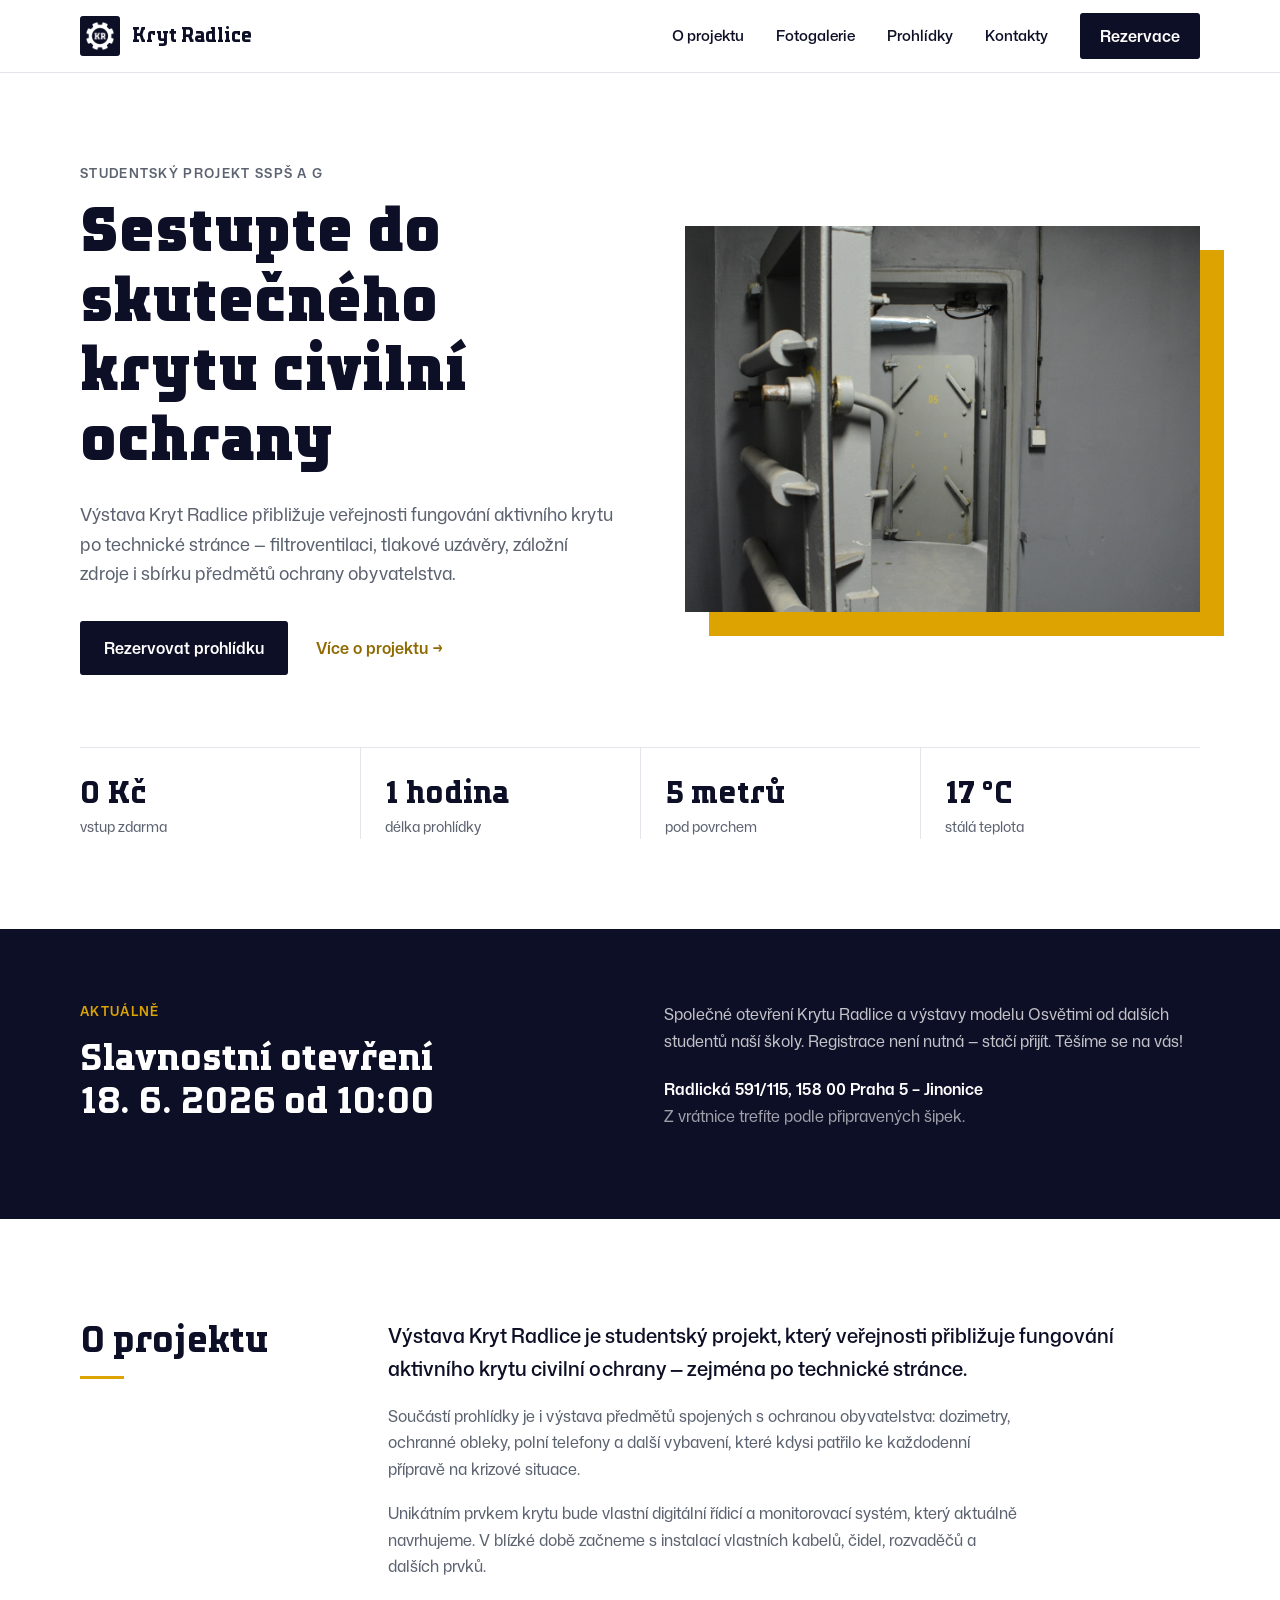
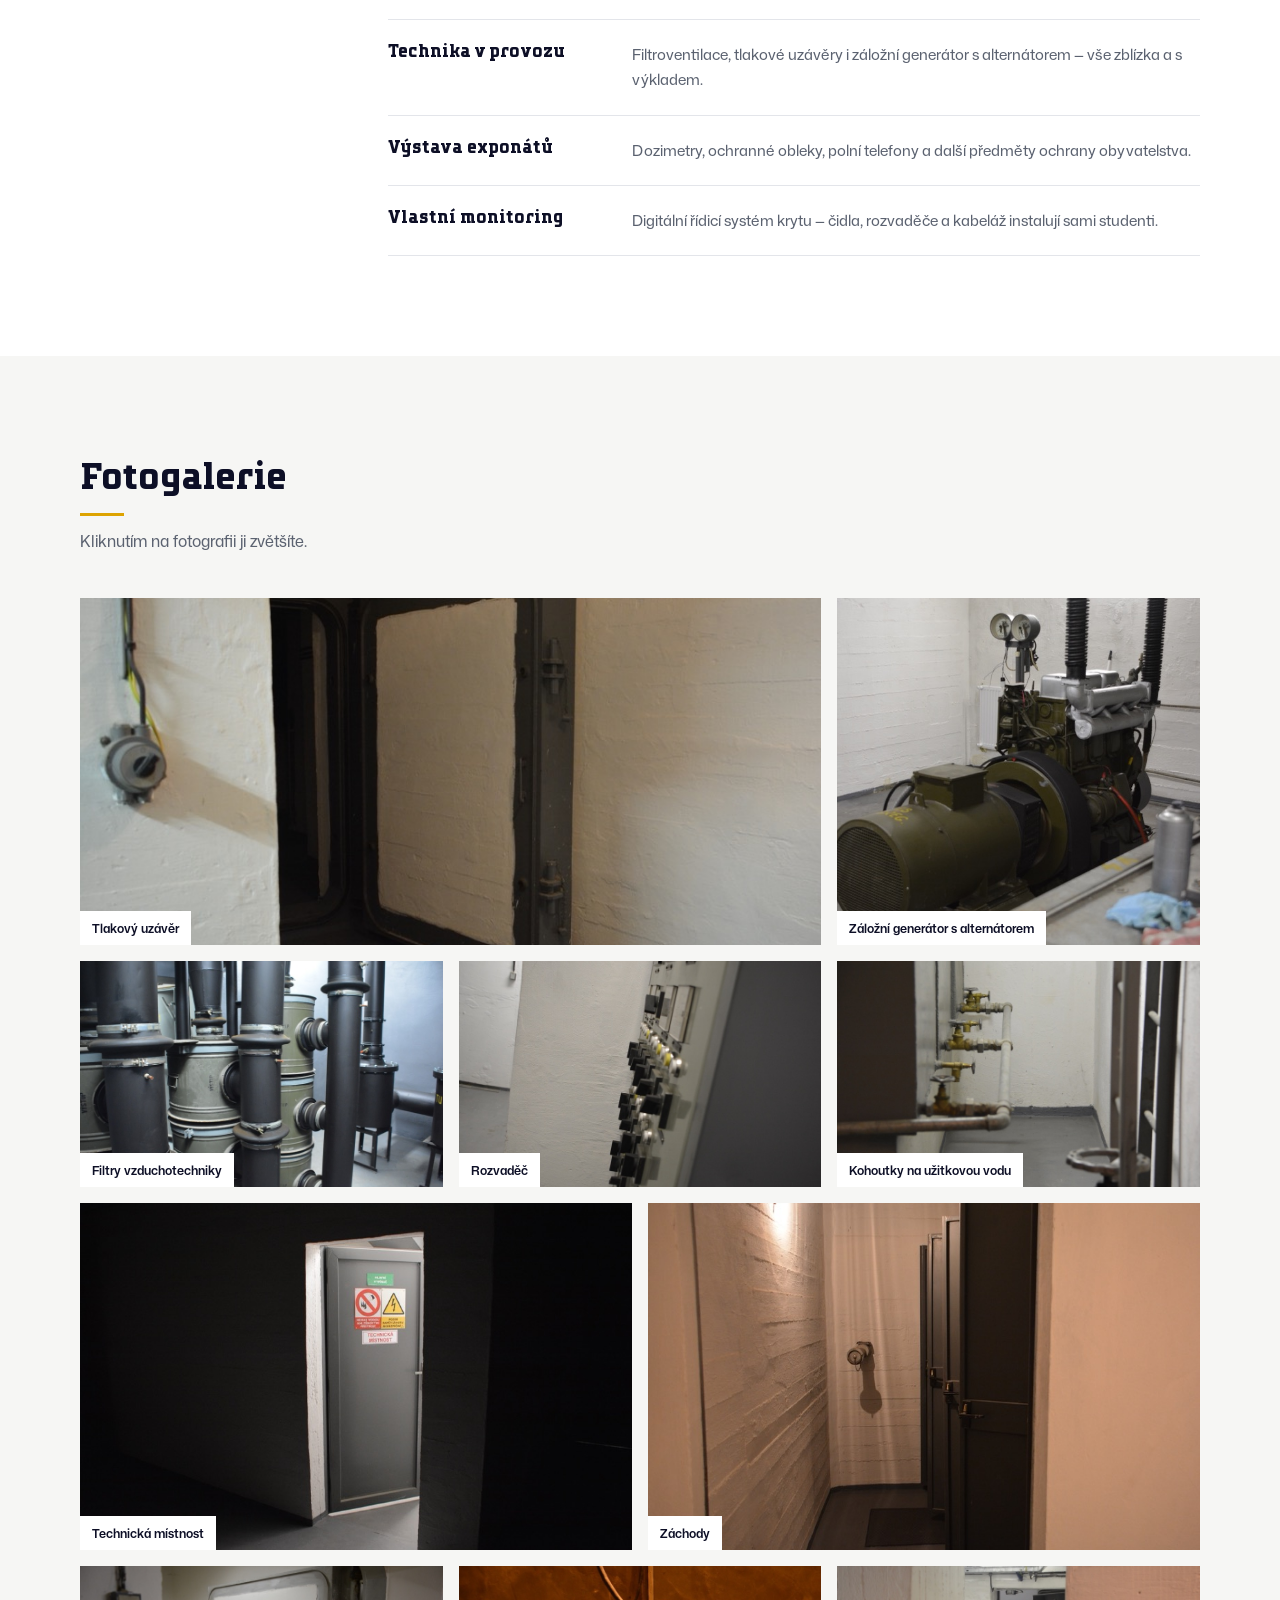
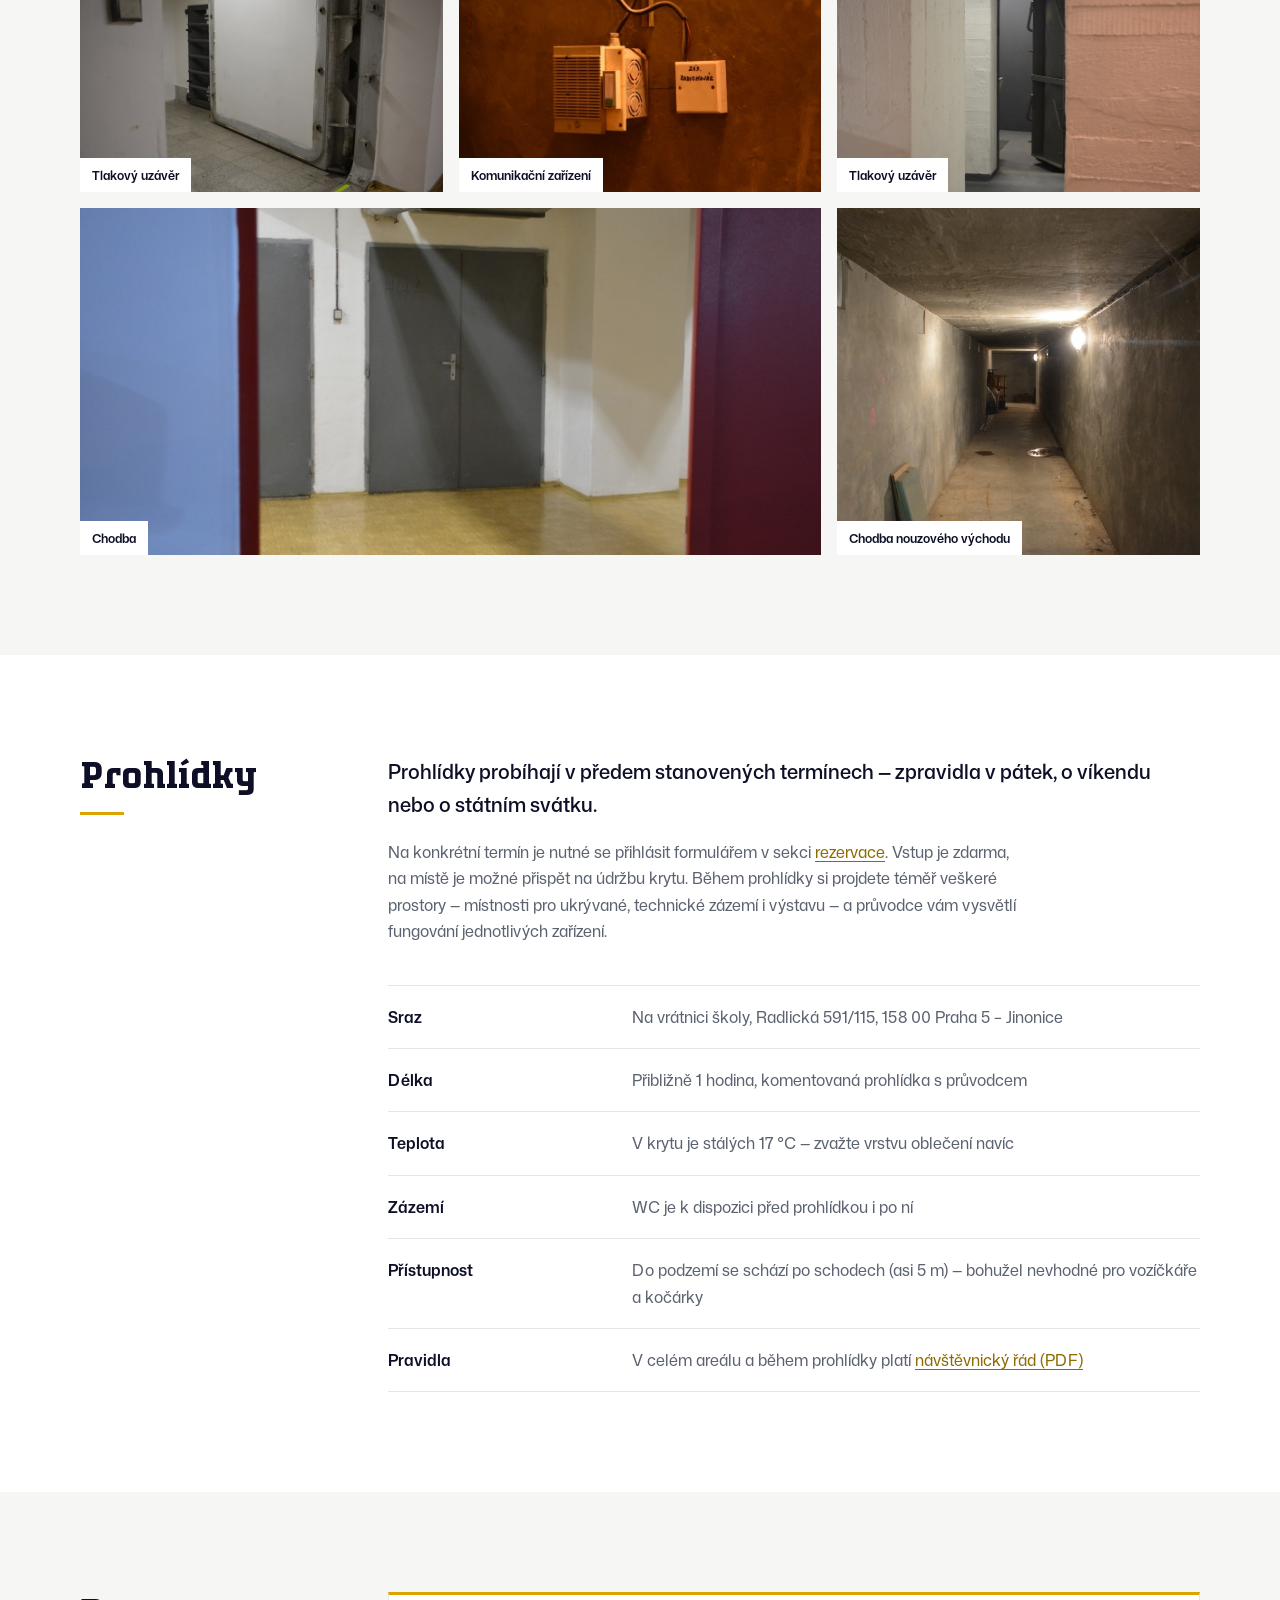
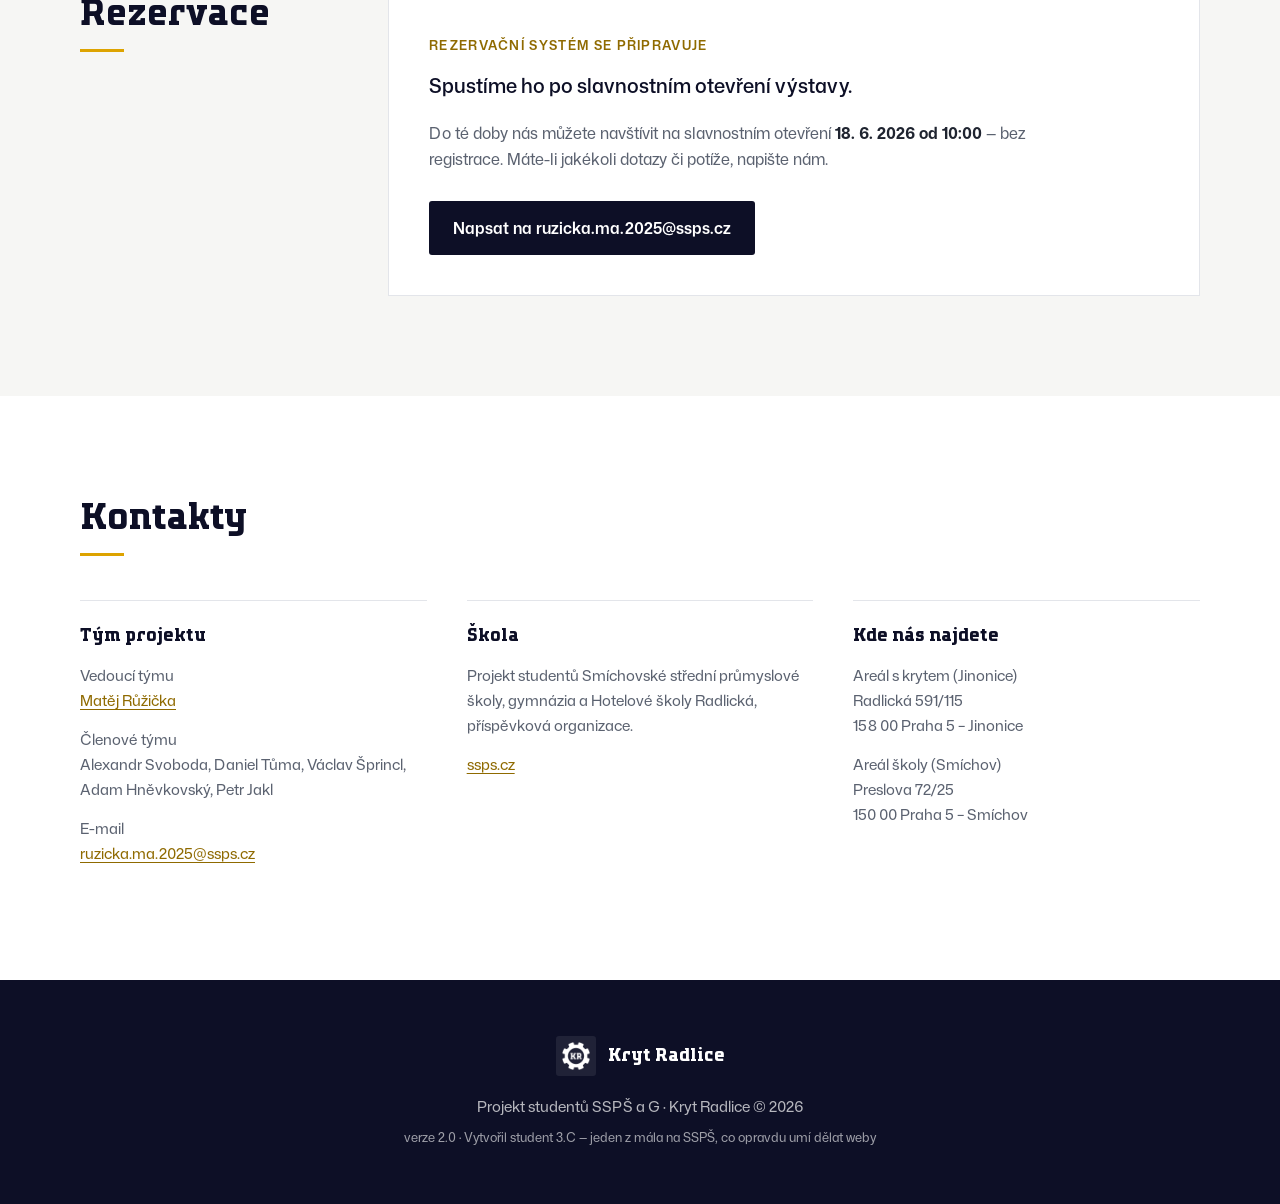
==== index.html @ 661a60e2 "Web výstavy Kryt Radlice — redesign ve stylu ssps.cz Co-Authored-By: Claude Fable 5 <noreply@anthrop" ====
<!DOCTYPE html>
<html lang="cs">
<head>
  <meta charset="UTF-8">
  <meta name="viewport" content="width=device-width, initial-scale=1.0">
  <title>Kryt Radlice — Výstava v aktivním krytu civilní ochrany</title>
  <meta name="description" content="Studentský projekt zpřístupňující veřejnosti aktivní kryt civilní ochrany v Praze 5 – Jinonicích. Prohlídky zdarma, výstava dozimetrů, ochranných obleků a polních telefonů.">
  <meta name="theme-color" content="#0D0F26">

  <meta property="og:type" content="website">
  <meta property="og:locale" content="cs_CZ">
  <meta property="og:title" content="Kryt Radlice — Výstava v aktivním krytu civilní ochrany">
  <meta property="og:description" content="Sestupte do skutečného krytu civilní ochrany. Prohlídky zdarma, výstava předmětů ochrany obyvatelstva. Praha 5 – Jinonice.">
  <meta property="og:image" content="img/background.jpg">
  <meta name="twitter:card" content="summary_large_image">

  <link rel="icon" href="img/small_logo.png">
  <link rel="preload" href="fonts/TTPolls_Bold.woff2" as="font" type="font/woff2" crossorigin>
  <link rel="preload" href="fonts/TTPolls_Black.woff2" as="font" type="font/woff2" crossorigin>
  <link rel="preload" href="fonts/MonaSans-Regular.woff2" as="font" type="font/woff2" crossorigin>
  <link rel="stylesheet" href="css/style.css">
</head>
<body>

  <a href="#uvod" class="skip-link">Přeskočit na obsah</a>

  <header class="nav">
    <div class="container nav__inner">
      <a href="#uvod" class="nav__brand">
        <span class="nav__logo"><img src="img/small_logo.png" alt="" width="28" height="28"></span>
        <span class="nav__name">Kryt Radlice</span>
      </a>
      <nav class="nav__links" id="navLinks" aria-label="Hlavní navigace">
        <a href="#o-projektu">O projektu</a>
        <a href="#fotogalerie">Fotogalerie</a>
        <a href="#prohlidky">Prohlídky</a>
        <a href="#kontakty">Kontakty</a>
        <a href="#rezervace" class="btn btn--primary nav__cta">Rezervace</a>
      </nav>
      <button class="nav__burger" id="navBurger" aria-label="Otevřít menu" aria-expanded="false" aria-controls="navLinks">
        <span></span><span></span><span></span>
      </button>
    </div>
  </header>

  <main>
    <!-- ÚVOD -->
    <section class="hero" id="uvod">
      <div class="container hero__grid">
        <div class="hero__text">
          <p class="eyebrow">Studentský projekt SSPŠ a G</p>
          <h1>Sestupte do skutečného krytu civilní ochrany</h1>
          <p class="hero__lead">
            Výstava Kryt Radlice přibližuje veřejnosti fungování aktivního
            krytu po technické stránce — filtroventilaci, tlakové uzávěry,
            záložní zdroje i sbírku předmětů ochrany obyvatelstva.
          </p>
          <div class="hero__actions">
            <a href="#rezervace" class="btn btn--primary">Rezervovat prohlídku</a>
            <a href="#o-projektu" class="link-arrow">Více o projektu</a>
          </div>
        </div>
        <div class="hero__media">
          <img src="img/background.jpg" alt="Otevřený tlakový uzávěr krytu Radlice"
               width="1600" height="900" fetchpriority="high">
        </div>
      </div>
      <div class="container">
        <ul class="facts">
          <li><strong>0 Kč</strong><span>vstup zdarma</span></li>
          <li><strong>1 hodina</strong><span>délka prohlídky</span></li>
          <li><strong>5 metrů</strong><span>pod povrchem</span></li>
          <li><strong>17 °C</strong><span>stálá teplota</span></li>
        </ul>
      </div>
    </section>

    <!-- AKTUALITA -->
    <section class="notice" id="aktualne" aria-labelledby="aktualne-titulek">
      <div class="container notice__grid">
        <div>
          <p class="eyebrow eyebrow--gold">Aktuálně</p>
          <h2 id="aktualne-titulek">Slavnostní otevření<br>18. 6. 2026 od 10:00</h2>
        </div>
        <div class="notice__text">
          <p>
            Společné otevření Krytu Radlice a výstavy modelu Osvětimi od dalších
            studentů naší školy. Registrace není nutná — stačí přijít. Těšíme se na vás!
          </p>
          <p class="notice__address">
            Radlická 591/115, 158 00 Praha 5 – Jinonice<br>
            <span>Z vrátnice trefíte podle připravených šipek.</span>
          </p>
        </div>
      </div>
    </section>

    <!-- O PROJEKTU -->
    <section class="section" id="o-projektu" aria-labelledby="o-projektu-titulek">
      <div class="container section__grid">
        <div class="section__label">
          <h2 id="o-projektu-titulek">O projektu</h2>
        </div>
        <div class="section__body">
          <p class="lede">
            Výstava Kryt Radlice je studentský projekt, který veřejnosti
            přibližuje fungování aktivního krytu civilní ochrany —
            zejména po technické stránce.
          </p>
          <p>
            Součástí prohlídky je i výstava předmětů spojených s ochranou
            obyvatelstva: dozimetry, ochranné obleky, polní telefony a další
            vybavení, které kdysi patřilo ke každodenní přípravě na krizové situace.
          </p>
          <p>
            Unikátním prvkem krytu bude vlastní digitální řídicí a monitorovací
            systém, který aktuálně navrhujeme. V blízké době začneme s instalací
            vlastních kabelů, čidel, rozvaděčů a dalších prvků.
          </p>
          <ul class="feature-list">
            <li>
              <h3>Technika v provozu</h3>
              <p>Filtroventilace, tlakové uzávěry i záložní generátor s alternátorem — vše zblízka a s výkladem.</p>
            </li>
            <li>
              <h3>Výstava exponátů</h3>
              <p>Dozimetry, ochranné obleky, polní telefony a další předměty ochrany obyvatelstva.</p>
            </li>
            <li>
              <h3>Vlastní monitoring</h3>
              <p>Digitální řídicí systém krytu — čidla, rozvaděče a kabeláž instalují sami studenti.</p>
            </li>
          </ul>
        </div>
      </div>
    </section>

    <!-- FOTOGALERIE -->
    <section class="section section--tinted" id="fotogalerie" aria-labelledby="fotogalerie-titulek">
      <div class="container">
        <div class="section__head">
          <h2 id="fotogalerie-titulek">Fotogalerie</h2>
          <p>Kliknutím na fotografii ji zvětšíte.</p>
        </div>
        <div class="gallery">
          <figure><img src="img/gallery/thumbs/img1.jpg" data-full="img/gallery/img1.jpg" alt="Tlakový uzávěr" width="800" height="533" loading="lazy" decoding="async"><figcaption>Tlakový uzávěr</figcaption></figure>
          <figure><img src="img/gallery/thumbs/img2.jpg" data-full="img/gallery/img2.jpg" alt="Záložní generátor s alternátorem" width="800" height="533" loading="lazy" decoding="async"><figcaption>Záložní generátor s alternátorem</figcaption></figure>
          <figure><img src="img/gallery/thumbs/img3.jpg" data-full="img/gallery/img3.jpg" alt="Filtry vzduchotechniky" width="800" height="533" loading="lazy" decoding="async"><figcaption>Filtry vzduchotechniky</figcaption></figure>
          <figure><img src="img/gallery/thumbs/img4.jpg" data-full="img/gallery/img4.jpg" alt="Rozvaděč" width="800" height="533" loading="lazy" decoding="async"><figcaption>Rozvaděč</figcaption></figure>
          <figure><img src="img/gallery/thumbs/img5.jpg" data-full="img/gallery/img5.jpg" alt="Kohoutky na užitkovou vodu" width="800" height="533" loading="lazy" decoding="async"><figcaption>Kohoutky na užitkovou vodu</figcaption></figure>
          <figure><img src="img/gallery/thumbs/img6.jpg" data-full="img/gallery/img6.jpg" alt="Technická místnost" width="800" height="533" loading="lazy" decoding="async"><figcaption>Technická místnost</figcaption></figure>
          <figure><img src="img/gallery/thumbs/img7.jpg" data-full="img/gallery/img7.jpg" alt="Záchody" width="800" height="533" loading="lazy" decoding="async"><figcaption>Záchody</figcaption></figure>
          <figure><img src="img/gallery/thumbs/img8.jpg" data-full="img/gallery/img8.jpg" alt="Tlakový uzávěr" width="800" height="533" loading="lazy" decoding="async"><figcaption>Tlakový uzávěr</figcaption></figure>
          <figure><img src="img/gallery/thumbs/img9.jpg" data-full="img/gallery/img9.jpg" alt="Komunikační zařízení" width="800" height="533" loading="lazy" decoding="async"><figcaption>Komunikační zařízení</figcaption></figure>
          <figure><img src="img/gallery/thumbs/img10.jpg" data-full="img/gallery/img10.jpg" alt="Tlakový uzávěr" width="800" height="533" loading="lazy" decoding="async"><figcaption>Tlakový uzávěr</figcaption></figure>
          <figure><img src="img/gallery/thumbs/img11.jpg" data-full="img/gallery/img11.jpg" alt="Chodba" width="800" height="533" loading="lazy" decoding="async"><figcaption>Chodba</figcaption></figure>
          <figure><img src="img/gallery/thumbs/img12.jpg" data-full="img/gallery/img12.jpg" alt="Chodba nouzového východu" width="800" height="533" loading="lazy" decoding="async"><figcaption>Chodba nouzového východu</figcaption></figure>
        </div>
      </div>
    </section>

    <!-- PROHLÍDKY -->
    <section class="section" id="prohlidky" aria-labelledby="prohlidky-titulek">
      <div class="container section__grid">
        <div class="section__label">
          <h2 id="prohlidky-titulek">Prohlídky</h2>
        </div>
        <div class="section__body">
          <p class="lede">
            Prohlídky probíhají v předem stanovených termínech — zpravidla
            v pátek, o víkendu nebo o státním svátku.
          </p>
          <p>
            Na konkrétní termín je nutné se přihlásit formulářem v sekci
            <a href="#rezervace">rezervace</a>. Vstup je zdarma, na místě je
            možné přispět na údržbu krytu. Během prohlídky si projdete téměř
            veškeré prostory — místnosti pro ukrývané, technické zázemí
            i výstavu — a průvodce vám vysvětlí fungování jednotlivých zařízení.
          </p>

          <dl class="info-list">
            <div>
              <dt>Sraz</dt>
              <dd>Na vrátnici školy, Radlická 591/115, 158 00 Praha 5 – Jinonice</dd>
            </div>
            <div>
              <dt>Délka</dt>
              <dd>Přibližně 1 hodina, komentovaná prohlídka s průvodcem</dd>
            </div>
            <div>
              <dt>Teplota</dt>
              <dd>V krytu je stálých 17 °C — zvažte vrstvu oblečení navíc</dd>
            </div>
            <div>
              <dt>Zázemí</dt>
              <dd>WC je k dispozici před prohlídkou i po ní</dd>
            </div>
            <div>
              <dt>Přístupnost</dt>
              <dd>Do podzemí se schází po schodech (asi 5 m) — bohužel nevhodné pro vozíčkáře a kočárky</dd>
            </div>
            <div>
              <dt>Pravidla</dt>
              <dd>V celém areálu a během prohlídky platí <a href="docs/navstevni_rad_krytu_radlice.pdf" target="_blank" rel="noopener">návštěvnický řád (PDF)</a></dd>
            </div>
          </dl>
        </div>
      </div>
    </section>

    <!-- REZERVACE -->
    <section class="section section--tinted" id="rezervace" aria-labelledby="rezervace-titulek">
      <div class="container section__grid">
        <div class="section__label">
          <h2 id="rezervace-titulek">Rezervace</h2>
        </div>
        <div class="section__body">
          <div class="reserve">
            <p class="reserve__status">Rezervační systém se připravuje</p>
            <p class="lede">Spustíme ho po slavnostním otevření výstavy.</p>
            <p>
              Do té doby nás můžete navštívit na slavnostním otevření
              <strong>18. 6. 2026 od 10:00</strong> — bez registrace.
              Máte-li jakékoli dotazy či potíže, napište nám.
            </p>
            <a href="mailto:ruzicka.ma.2025@ssps.cz" class="btn btn--primary">Napsat na ruzicka.ma.2025@ssps.cz</a>
          </div>
        </div>
      </div>
    </section>

    <!-- KONTAKTY -->
    <section class="section" id="kontakty" aria-labelledby="kontakty-titulek">
      <div class="container">
        <div class="section__head">
          <h2 id="kontakty-titulek">Kontakty</h2>
        </div>
        <div class="contacts">
          <div>
            <h3>Tým projektu</h3>
            <p>Vedoucí týmu<br><a href="https://matejruzicka.cz/" target="_blank" rel="noopener">Matěj Růžička</a></p>
            <p>Členové týmu<br>Alexandr Svoboda, Daniel Tůma, Václav Šprincl, Adam Hněvkovský, Petr Jakl</p>
            <p>E-mail<br><a href="mailto:ruzicka.ma.2025@ssps.cz">ruzicka.ma.2025@ssps.cz</a></p>
          </div>
          <div>
            <h3>Škola</h3>
            <p>
              Projekt studentů Smíchovské střední průmyslové školy, gymnázia
              a Hotelové školy Radlická, příspěvková organizace.
            </p>
            <p><a href="https://ssps.cz/" target="_blank" rel="noopener">ssps.cz</a></p>
          </div>
          <div>
            <h3>Kde nás najdete</h3>
            <p>Areál s krytem (Jinonice)<br>Radlická 591/115<br>158 00 Praha 5 – Jinonice</p>
            <p>Areál školy (Smíchov)<br>Preslova 72/25<br>150 00 Praha 5 – Smíchov</p>
          </div>
        </div>
      </div>
    </section>
  </main>

  <footer class="footer">
    <div class="container footer__inner">
      <div class="footer__brand">
        <span class="nav__logo nav__logo--footer"><img src="img/small_logo.png" alt="" width="28" height="28"></span>
        <span>Kryt Radlice</span>
      </div>
      <p>Projekt studentů SSPŠ a G · Kryt Radlice © 2026</p>
      <p class="footer__small">verze 2.0 · Vytvořil student 3.C — jeden z mála na SSPŠ, co opravdu umí dělat weby</p>
    </div>
  </footer>

  <!-- LIGHTBOX -->
  <div class="lightbox" id="lightbox" role="dialog" aria-modal="true" aria-label="Náhled fotografie" aria-hidden="true">
    <button class="lightbox__close" id="lbClose" type="button" aria-label="Zavřít náhled">✕</button>
    <button class="lightbox__arrow lightbox__arrow--prev" id="lbPrev" type="button" aria-label="Předchozí fotografie">‹</button>
    <figure class="lightbox__figure">
      <img src="" alt="" id="lbImg">
      <figcaption><span id="lbCaption"></span> <span class="lightbox__counter" id="lbCounter"></span></figcaption>
    </figure>
    <button class="lightbox__arrow lightbox__arrow--next" id="lbNext" type="button" aria-label="Další fotografie">›</button>
  </div>

  <script src="js/main.js" defer></script>
</body>
</html>
---- css/style.css ----
/* ============================================================
   Kryt Radlice — vizuál dle ssps.cz
   Fonty: TT Polls (nadpisy), Mona Sans (text)
   ============================================================ */

/* ---------- Fonty ---------- */
@font-face {
  font-family: "TT Polls";
  font-style: normal;
  font-weight: 300;
  font-display: swap;
  src: url("../fonts/TTPolls_Light.woff2") format("woff2");
}
@font-face {
  font-family: "TT Polls";
  font-style: normal;
  font-weight: 400;
  font-display: swap;
  src: url("../fonts/TTPolls_Regular.woff2") format("woff2");
}
@font-face {
  font-family: "TT Polls";
  font-style: normal;
  font-weight: 700;
  font-display: swap;
  src: url("../fonts/TTPolls_Bold.woff2") format("woff2");
}
@font-face {
  font-family: "TT Polls";
  font-style: normal;
  font-weight: 900;
  font-display: swap;
  src: url("../fonts/TTPolls_Black.woff2") format("woff2");
}
@font-face {
  font-family: "Mona Sans";
  font-style: normal;
  font-weight: 400;
  font-display: swap;
  src: url("../fonts/MonaSans-Regular.woff2") format("woff2");
}
@font-face {
  font-family: "Mona Sans";
  font-style: normal;
  font-weight: 500;
  font-display: swap;
  src: url("../fonts/MonaSans-Medium.woff2") format("woff2");
}
@font-face {
  font-family: "Mona Sans";
  font-style: normal;
  font-weight: 600;
  font-display: swap;
  src: url("../fonts/MonaSans-SemiBold.woff2") format("woff2");
}
@font-face {
  font-family: "Mona Sans";
  font-style: normal;
  font-weight: 700;
  font-display: swap;
  src: url("../fonts/MonaSans-Bold.woff2") format("woff2");
}

/* ---------- Tokeny ---------- */
:root {
  --navy: #0D0F26;
  --navy-hover: #22232A;
  --gold: #DDA300;        /* dekorativní akcent (linky, podtržení) */
  --gold-text: #8F6A00;   /* zlatá pro text — splňuje kontrast AA na bílé */
  --text: #1f2430;
  --text-muted: #5b6270;
  --line: #e3e5ea;
  --tint: #f6f6f4;
  --white: #fff;
  --font-heading: "TT Polls", Georgia, serif;
  --font-body: "Mona Sans", system-ui, sans-serif;
}

/* ---------- Základ ---------- */
* { margin: 0; padding: 0; box-sizing: border-box; }

html {
  scroll-behavior: smooth;
  scroll-padding-top: 90px;
}

body {
  font-family: var(--font-body);
  font-size: 16px;
  line-height: 1.65;
  color: var(--text);
  background: var(--white);
  -webkit-font-smoothing: antialiased;
}

img { max-width: 100%; height: auto; display: block; }

h1, h2, h3 {
  font-family: var(--font-heading);
  font-weight: 700;
  line-height: 1.12;
  color: var(--navy);
}

a {
  color: var(--gold-text);
  text-decoration: underline;
  text-underline-offset: 3px;
  text-decoration-thickness: 1px;
}
a:hover { color: var(--navy); }

::selection { background: var(--gold); color: var(--navy); }

:focus-visible {
  outline: 2px solid var(--gold-text);
  outline-offset: 2px;
  border-radius: 2px;
}

.container { width: min(1120px, 90%); margin-inline: auto; }

.skip-link {
  position: absolute;
  top: -100%;
  left: 16px;
  z-index: 200;
  background: var(--navy);
  color: var(--white);
  padding: 10px 18px;
  font-weight: 600;
  text-decoration: none;
}
.skip-link:focus { top: 12px; color: var(--white); }

/* ---------- Typografické pomocníky ---------- */
.eyebrow {
  font-size: .82rem;
  font-weight: 600;
  letter-spacing: .1em;
  text-transform: uppercase;
  color: var(--text-muted);
  margin-bottom: 14px;
}
.eyebrow--gold { color: var(--gold); }

.lede {
  font-size: 1.25rem;
  font-weight: 500;
  color: var(--navy);
  margin-bottom: 18px;
  max-width: 34em;
}

/* ---------- Tlačítka a odkazy ---------- */
.btn {
  display: inline-block;
  font-family: var(--font-body);
  font-weight: 600;
  font-size: 1rem;
  padding: 14px 24px;
  border-radius: 3px;
  text-decoration: none;
  transition: background .2s, color .2s;
}
.btn--primary { background: var(--navy); color: var(--white); }
.btn--primary:hover { background: var(--navy-hover); color: var(--white); }

.link-arrow {
  font-weight: 600;
  color: var(--gold-text);
  text-decoration: none;
}
.link-arrow::after { content: " →"; }
.link-arrow:hover { color: var(--navy); text-decoration: underline; }

/* ---------- Navigace ---------- */
.nav {
  position: sticky;
  top: 0;
  z-index: 100;
  background: var(--white);
  border-bottom: 1px solid var(--line);
}
.nav__inner {
  display: flex;
  align-items: center;
  justify-content: space-between;
  height: 72px;
}
.nav__brand {
  display: flex;
  align-items: center;
  gap: 12px;
  text-decoration: none;
}
.nav__logo {
  display: grid;
  place-items: center;
  width: 40px;
  height: 40px;
  background: var(--navy);
  border-radius: 3px;
}
.nav__logo img { width: 28px; height: 28px; }
.nav__name {
  font-family: var(--font-heading);
  font-weight: 700;
  font-size: 1.25rem;
  color: var(--navy);
  white-space: nowrap;
}
.nav__links {
  display: flex;
  align-items: center;
  gap: 32px;
}
.nav__links a:not(.btn) {
  font-size: .95rem;
  font-weight: 500;
  color: var(--navy);
  text-decoration: none;
}
.nav__links a:not(.btn):hover { color: var(--gold-text); }
.nav__cta { padding: 10px 20px; }

.nav__burger {
  display: none;
  flex-direction: column;
  gap: 5px;
  background: none;
  border: 0;
  cursor: pointer;
  padding: 8px;
}
.nav__burger span {
  width: 22px;
  height: 2px;
  background: var(--navy);
  transition: transform .2s, opacity .2s;
}
.nav__burger[aria-expanded="true"] span:nth-child(1) { transform: translateY(7px) rotate(45deg); }
.nav__burger[aria-expanded="true"] span:nth-child(2) { opacity: 0; }
.nav__burger[aria-expanded="true"] span:nth-child(3) { transform: translateY(-7px) rotate(-45deg); }

/* ---------- Úvod ---------- */
.hero { padding: 90px 0 0; }
.hero__grid {
  display: grid;
  grid-template-columns: 1.05fr 1fr;
  gap: 64px;
  align-items: center;
}
.hero__text h1 {
  font-size: clamp(2.4rem, 5vw, 3.9rem);
  font-weight: 900;
  margin-bottom: 22px;
}
.hero__lead {
  font-size: 1.12rem;
  color: var(--text-muted);
  margin-bottom: 32px;
  max-width: 32em;
}
.hero__actions {
  display: flex;
  align-items: center;
  gap: 28px;
  flex-wrap: wrap;
}
.hero__media { position: relative; }
.hero__media::before {
  content: "";
  position: absolute;
  inset: 24px -24px -24px 24px;
  background: var(--gold);
  z-index: -1;
}
.hero__media img {
  width: 100%;
  height: 100%;
  object-fit: cover;
  aspect-ratio: 4 / 3;
}

.facts {
  list-style: none;
  display: grid;
  grid-template-columns: repeat(4, 1fr);
  margin-top: 72px;
  border-top: 1px solid var(--line);
}
.facts li { padding: 28px 24px 0 0; }
.facts li + li {
  padding-left: 24px;
  border-left: 1px solid var(--line);
}
.facts strong {
  display: block;
  font-family: var(--font-heading);
  font-weight: 700;
  font-size: 2rem;
  line-height: 1.15;
  color: var(--navy);
}
.facts span {
  font-size: .9rem;
  color: var(--text-muted);
}

/* ---------- Aktualita ---------- */
.notice {
  margin-top: 90px;
  padding: 72px 0;
  background: var(--navy);
  color: var(--white);
}
.notice__grid {
  display: grid;
  grid-template-columns: 1fr 1fr;
  gap: 48px;
  align-items: start;
}
.notice h2 {
  color: var(--white);
  font-size: clamp(1.7rem, 3.2vw, 2.4rem);
}
.notice__text p {
  color: rgba(255, 255, 255, .75);
  margin-bottom: 18px;
}
.notice__text p.notice__address {
  padding-top: 4px;
  color: var(--white);
  font-weight: 600;
}
.notice__address span {
  font-weight: 400;
  color: rgba(255, 255, 255, .6);
}

/* ---------- Sekce ---------- */
.section { padding: 100px 0; }
.section--tinted { background: var(--tint); }

.section__grid {
  display: grid;
  grid-template-columns: 260px 1fr;
  gap: 48px;
  align-items: start;
}
.section__label { position: sticky; top: 100px; }
.section__label h2,
.section__head h2 { font-size: clamp(1.8rem, 3vw, 2.4rem); }
.section__label h2::after,
.section__head h2::after {
  content: "";
  display: block;
  width: 44px;
  height: 3px;
  margin-top: 14px;
  background: var(--gold);
}
.section__head { margin-bottom: 44px; }
.section__head p { color: var(--text-muted); margin-top: 12px; }

.section__body p { margin-bottom: 18px; max-width: 40em; }
.section__body p:not(.lede) { color: var(--text-muted); }
.section__body strong { color: var(--text); }

.feature-list {
  list-style: none;
  margin-top: 40px;
  border-top: 1px solid var(--line);
}
.feature-list li {
  display: grid;
  grid-template-columns: 220px 1fr;
  gap: 24px;
  padding: 22px 0;
  border-bottom: 1px solid var(--line);
}
.feature-list h3 { font-size: 1.15rem; }
.feature-list p {
  margin: 0;
  font-size: .95rem;
  color: var(--text-muted);
}

/* ---------- Fotogalerie ---------- */
.gallery {
  display: grid;
  grid-template-columns: repeat(6, 1fr);
  grid-auto-rows: 105px;
  gap: 16px;
}
.gallery figure {
  position: relative;
  overflow: hidden;
  cursor: zoom-in;
  grid-column: span 2;
  grid-row: span 2;
}
.gallery figure:nth-child(1),
.gallery figure:nth-child(11) { grid-column: span 4; grid-row: span 3; }
.gallery figure:nth-child(2),
.gallery figure:nth-child(12) { grid-column: span 2; grid-row: span 3; }
.gallery figure:nth-child(6),
.gallery figure:nth-child(7) { grid-column: span 3; grid-row: span 3; }
.gallery img {
  position: absolute;
  inset: 0;
  width: 100%;
  height: 100%;
  object-fit: cover;
  transition: transform .45s ease;
}
.gallery figure:hover img { transform: scale(1.04); }
.gallery figcaption {
  position: absolute;
  left: 0;
  bottom: 0;
  max-width: calc(100% - 24px);
  padding: 7px 12px;
  background: var(--white);
  color: var(--navy);
  font-size: .78rem;
  font-weight: 600;
}
.gallery figure::after {
  content: "";
  position: absolute;
  left: 0;
  bottom: 0;
  width: 0;
  height: 3px;
  background: var(--gold);
  transition: width .3s ease;
}
.gallery figure:hover::after { width: 100%; }

/* ---------- Prohlídky ---------- */
.info-list {
  margin-top: 40px;
  border-top: 1px solid var(--line);
}
.info-list > div {
  display: grid;
  grid-template-columns: 220px 1fr;
  gap: 24px;
  padding: 18px 0;
  border-bottom: 1px solid var(--line);
}
.info-list dt {
  font-weight: 600;
  color: var(--navy);
}
.info-list dd { color: var(--text-muted); }

/* ---------- Rezervace ---------- */
.reserve {
  padding: 40px;
  background: var(--white);
  border: 1px solid var(--line);
  border-top: 3px solid var(--gold);
}
.section__body p.reserve__status {
  font-size: .82rem;
  font-weight: 600;
  letter-spacing: .1em;
  text-transform: uppercase;
  color: var(--gold-text);
  margin-bottom: 12px;
}
.reserve .btn { margin-top: 10px; }

/* ---------- Kontakty ---------- */
.contacts {
  display: grid;
  grid-template-columns: repeat(3, 1fr);
  gap: 40px;
}
.contacts > div {
  border-top: 1px solid var(--line);
  padding-top: 24px;
}
.contacts h3 { font-size: 1.2rem; margin-bottom: 16px; }
.contacts p {
  font-size: .95rem;
  color: var(--text-muted);
  margin-bottom: 14px;
}

/* ---------- Patička ---------- */
.footer {
  padding: 56px 0;
  background: var(--navy);
  color: rgba(255, 255, 255, .7);
}
.footer__inner {
  text-align: center;
  font-size: .95rem;
}
.footer__brand {
  display: flex;
  align-items: center;
  justify-content: center;
  gap: 12px;
  margin-bottom: 18px;
  font-family: var(--font-heading);
  font-weight: 700;
  font-size: 1.2rem;
  color: var(--white);
}
.nav__logo--footer { background: rgba(255, 255, 255, .08); }
.footer a { color: var(--gold); }
.footer a:hover { color: var(--white); }
.footer__small {
  margin-top: 8px;
  font-size: .8rem;
  color: rgba(255, 255, 255, .6);
}

/* ---------- Lightbox ---------- */
.lightbox {
  position: fixed;
  inset: 0;
  z-index: 300;
  display: flex;
  align-items: center;
  justify-content: center;
  background: rgba(13, 15, 38, .95);
  opacity: 0;
  pointer-events: none;
  transition: opacity .2s;
}
.lightbox.is-open { opacity: 1; pointer-events: auto; }
.lightbox__figure {
  max-width: min(1100px, 88vw);
  text-align: center;
}
.lightbox__figure img {
  max-width: 100%;
  max-height: 82vh;
  width: auto;
  margin-inline: auto;
}
.lightbox__figure figcaption {
  margin-top: 14px;
  font-size: .95rem;
  color: rgba(255, 255, 255, .75);
}
.lightbox__counter { color: rgba(255, 255, 255, .45); }
.lightbox__close,
.lightbox__arrow {
  position: absolute;
  display: grid;
  place-items: center;
  background: transparent;
  border: 1px solid rgba(255, 255, 255, .35);
  border-radius: 3px;
  color: var(--white);
  cursor: pointer;
  transition: border-color .2s, background .2s;
}
.lightbox__close:hover,
.lightbox__arrow:hover {
  border-color: var(--gold);
  background: rgba(255, 255, 255, .06);
}
.lightbox__close {
  top: 24px;
  right: 24px;
  width: 44px;
  height: 44px;
  font-size: 1rem;
}
.lightbox__arrow {
  top: 50%;
  transform: translateY(-50%);
  width: 48px;
  height: 48px;
  font-size: 1.7rem;
  padding-bottom: 4px;
}
.lightbox__arrow--prev { left: 24px; }
.lightbox__arrow--next { right: 24px; }

/* ---------- Responzivita ---------- */
@media (max-width: 980px) {
  .hero__grid { grid-template-columns: 1fr; gap: 48px; }
  .hero__media::before { inset: 16px -16px -16px 16px; }
  .section { padding: 72px 0; }
  .section__grid { grid-template-columns: 1fr; gap: 24px; }
  .section__label { position: static; }
  .gallery {
    grid-template-columns: repeat(2, 1fr);
    grid-auto-rows: auto;
  }
  .gallery figure:nth-child(n) {
    grid-column: span 1;
    grid-row: auto;
    aspect-ratio: 3 / 2;
  }
  .contacts { grid-template-columns: 1fr; gap: 24px; }
  .notice__grid { grid-template-columns: 1fr; gap: 24px; }
  .facts { grid-template-columns: repeat(2, 1fr); }
  .facts li { padding: 20px 16px 0 0; }
  .facts li + li { padding-left: 0; border-left: 0; }
  .facts li:nth-child(even) {
    padding-left: 16px;
    border-left: 1px solid var(--line);
  }
}

@media (max-width: 860px) {
  .nav__links {
    position: absolute;
    top: 72px;
    left: 0;
    right: 0;
    flex-direction: column;
    align-items: stretch;
    gap: 0;
    padding: 8px 5% 20px;
    background: var(--white);
    border-bottom: 1px solid var(--line);
    display: none;
  }
  .nav__links.is-open { display: flex; }
  .nav__links a:not(.btn) {
    padding: 14px 4px;
    border-bottom: 1px solid var(--line);
  }
  .nav__cta { margin-top: 16px; text-align: center; }
  .nav__burger { display: flex; }
}

@media (max-width: 700px) {
  .hero { padding-top: 56px; }
  .gallery { grid-template-columns: 1fr; }
  .feature-list li,
  .info-list > div { grid-template-columns: 1fr; gap: 6px; }
  .reserve { padding: 28px 22px; }
  .lightbox__arrow--prev { left: 10px; }
  .lightbox__arrow--next { right: 10px; }
}

/* ---------- Omezený pohyb ---------- */
@media (prefers-reduced-motion: reduce) {
  html { scroll-behavior: auto; }
  .gallery img,
  .gallery figure::after,
  .lightbox,
  .btn,
  .nav__burger span { transition: none; }
  .gallery figure:hover img { transform: none; }
}

/* ---------- Tisk ---------- */
@media print {
  .nav, .footer, .lightbox, .skip-link, .hero__actions { display: none; }
  .section { padding: 24px 0; }
  .notice { background: none; color: var(--text); margin-top: 24px; padding: 24px 0; }
  .notice h2 { color: var(--navy); }
  .notice__text p { color: var(--text); }
}
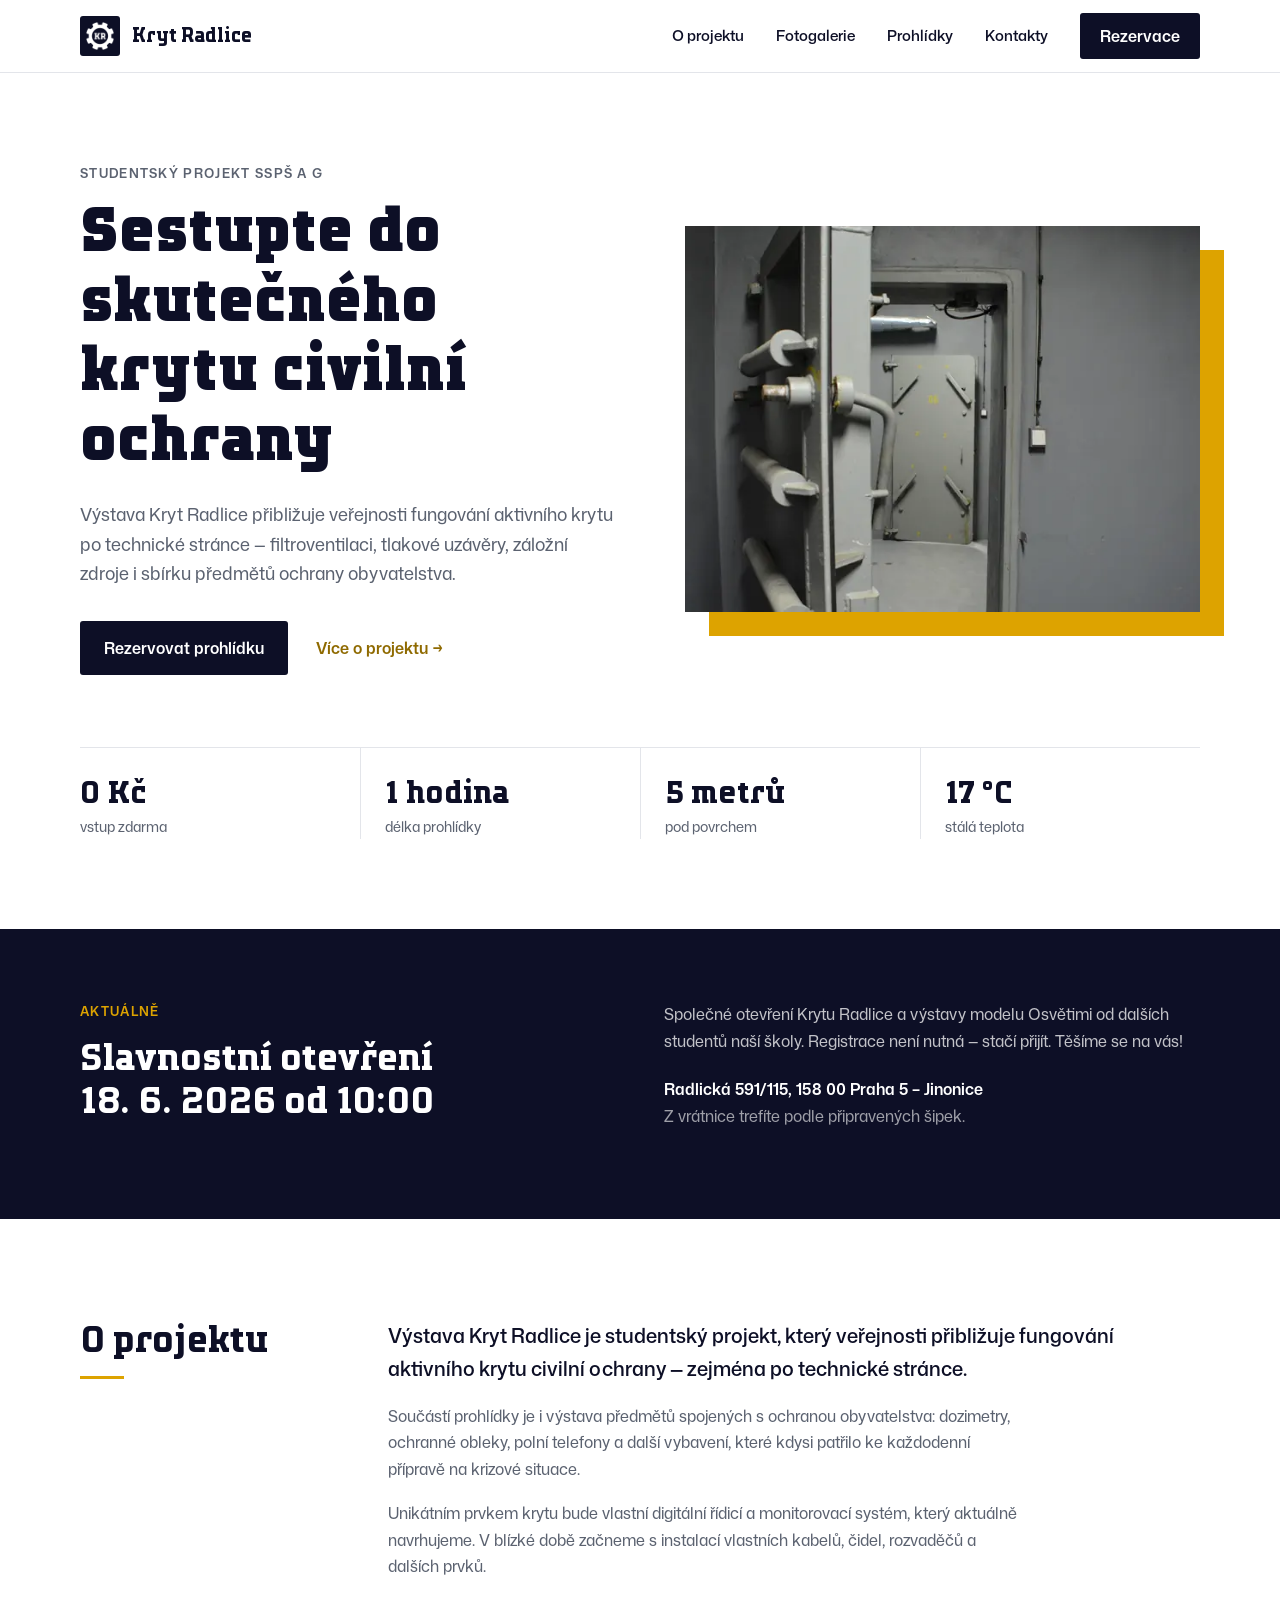
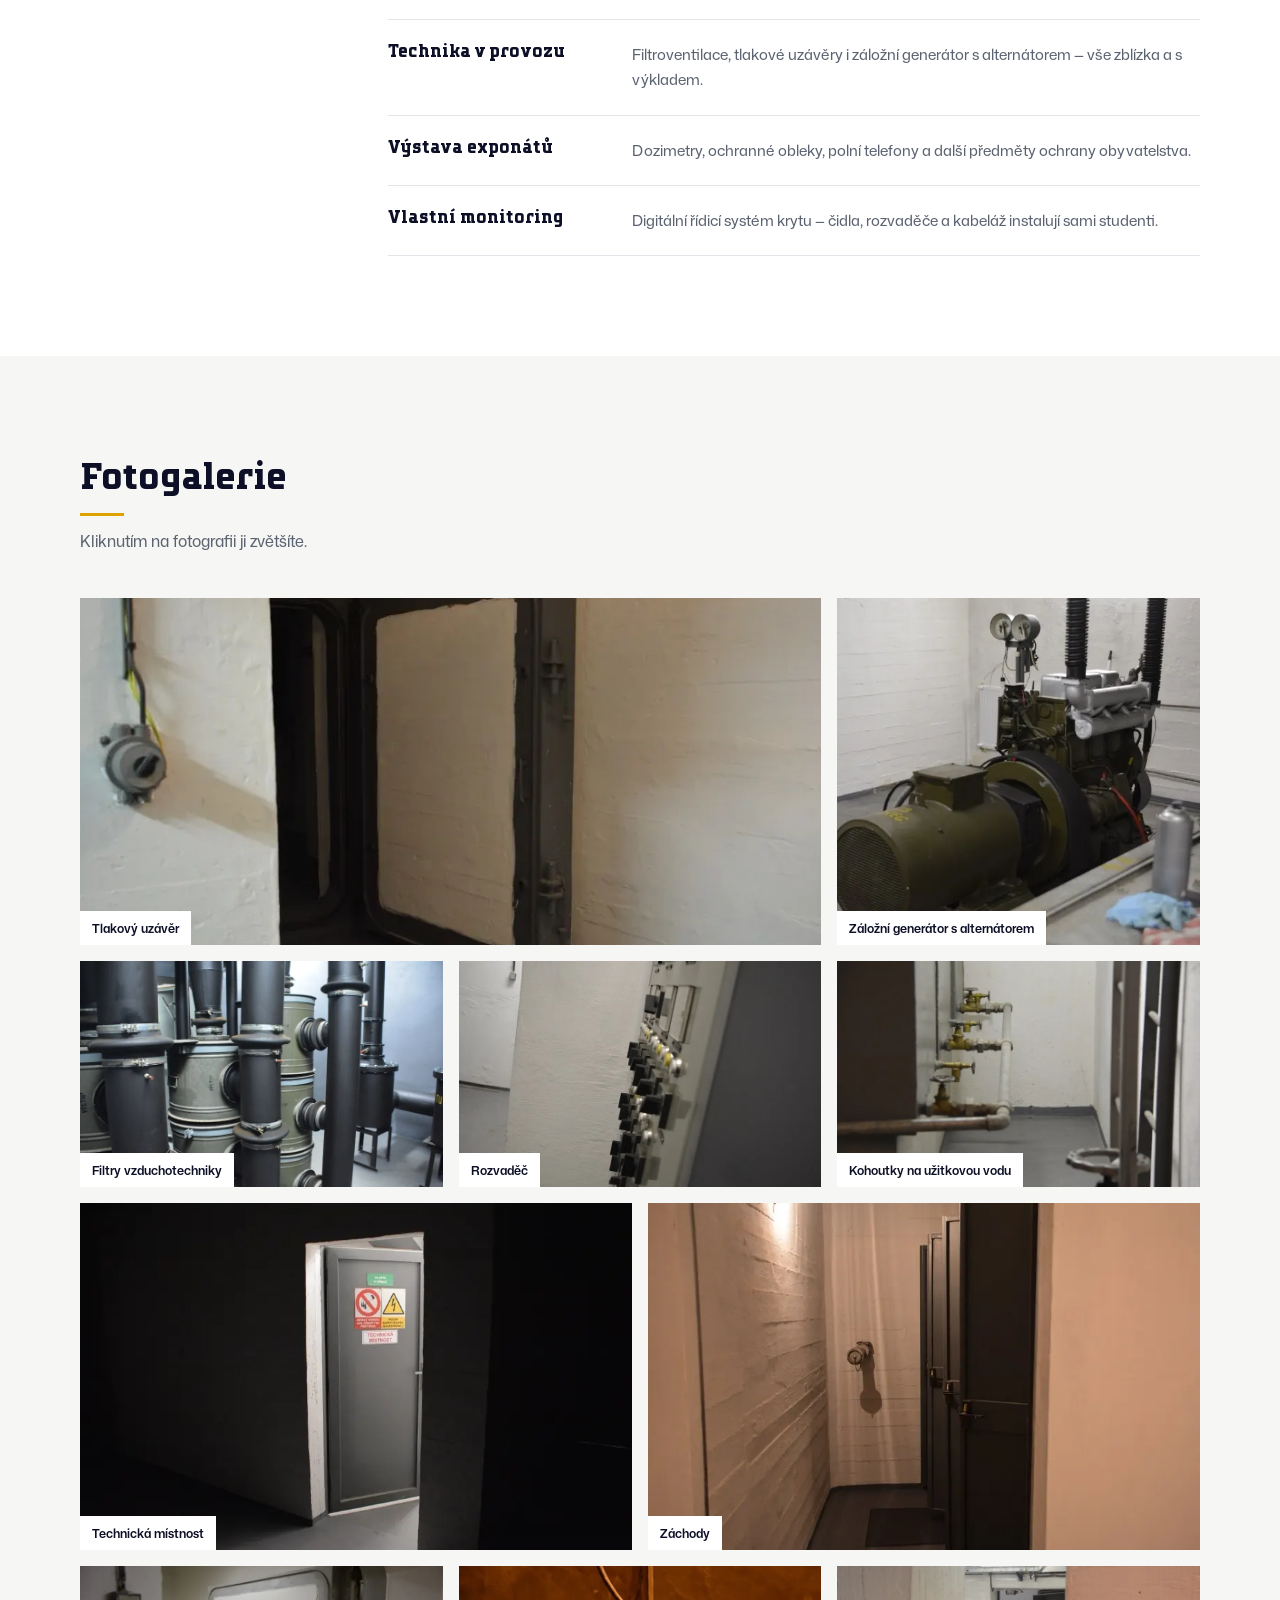
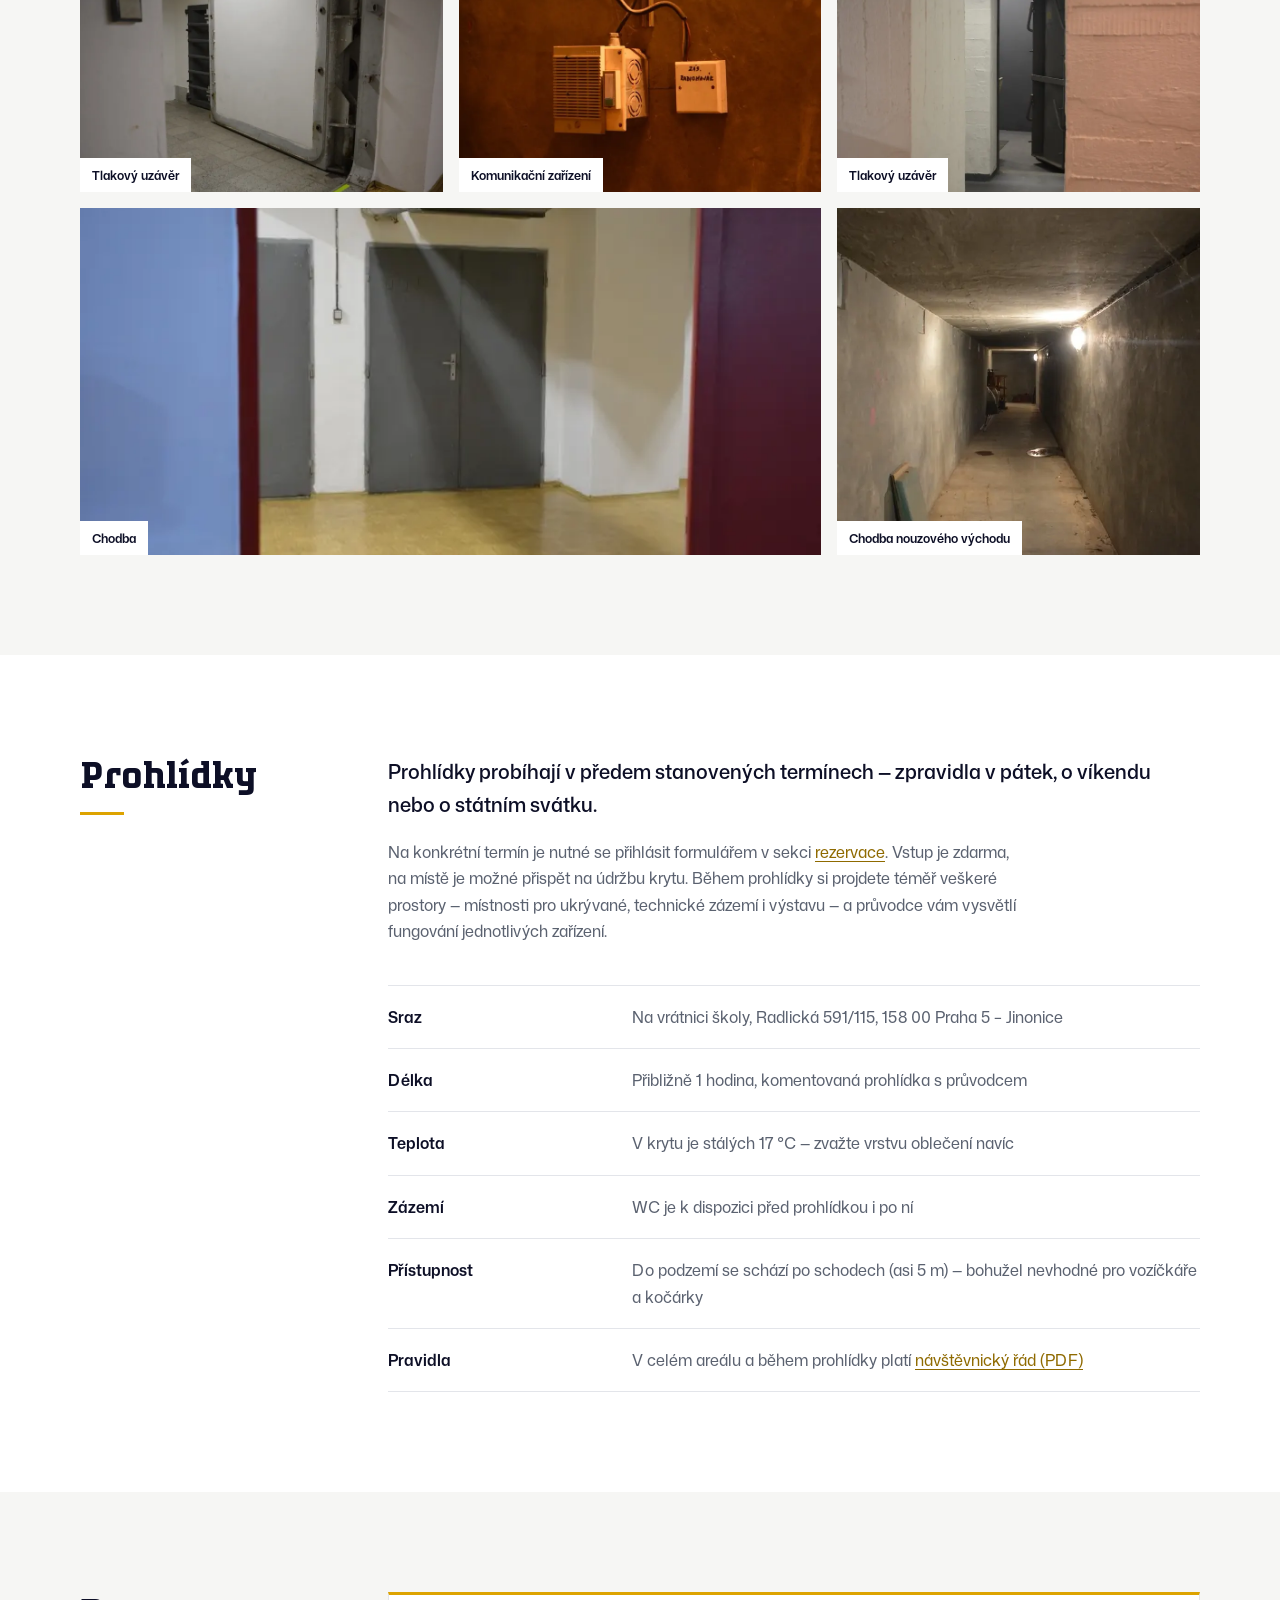
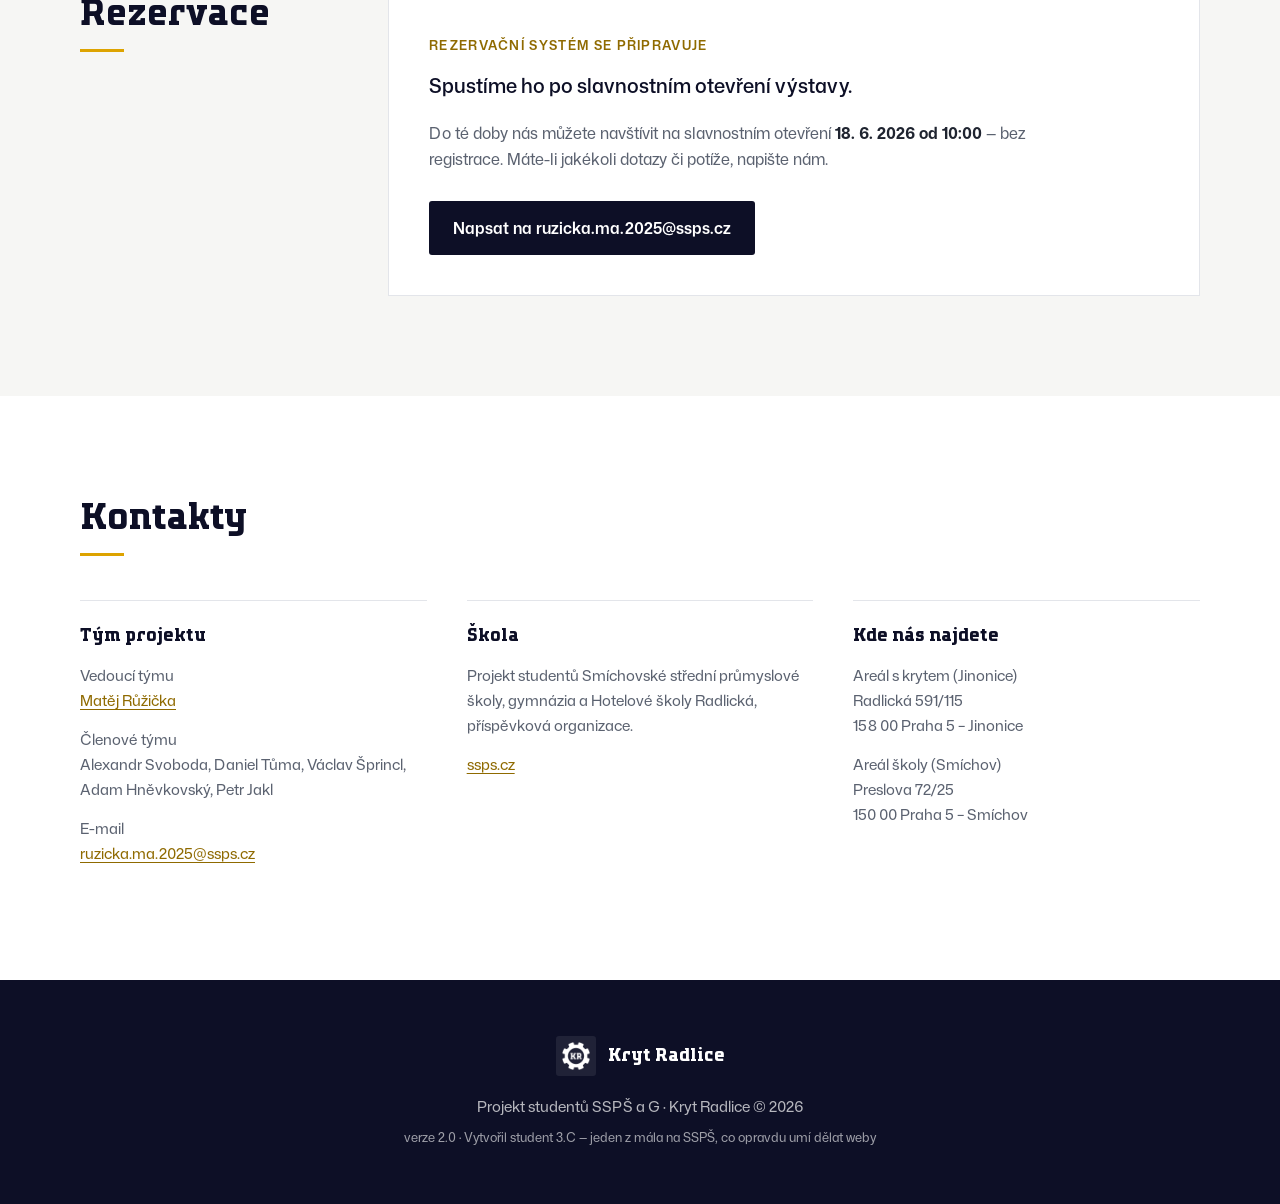
==== commit 8a00cb5e: "Audit: WebP obrázky, opravy přístupnosti a SEO, 404, sitemap - obrázky převedeny do WebP (3,9 MB -> " ====
--- a/index.html
+++ b/index.html
@@ -6,27 +6,62 @@
   <title>Kryt Radlice — Výstava v aktivním krytu civilní ochrany</title>
   <meta name="description" content="Studentský projekt zpřístupňující veřejnosti aktivní kryt civilní ochrany v Praze 5 – Jinonicích. Prohlídky zdarma, výstava dozimetrů, ochranných obleků a polních telefonů.">
   <meta name="theme-color" content="#0D0F26">
+  <link rel="canonical" href="https://totosoftsro.github.io/kryt-radlice/">
 
   <meta property="og:type" content="website">
   <meta property="og:locale" content="cs_CZ">
+  <meta property="og:url" content="https://totosoftsro.github.io/kryt-radlice/">
   <meta property="og:title" content="Kryt Radlice — Výstava v aktivním krytu civilní ochrany">
   <meta property="og:description" content="Sestupte do skutečného krytu civilní ochrany. Prohlídky zdarma, výstava předmětů ochrany obyvatelstva. Praha 5 – Jinonice.">
-  <meta property="og:image" content="img/background.jpg">
+  <meta property="og:image" content="https://totosoftsro.github.io/kryt-radlice/img/background.jpg">
   <meta name="twitter:card" content="summary_large_image">
 
   <link rel="icon" href="img/small_logo.png">
   <link rel="preload" href="fonts/TTPolls_Bold.woff2" as="font" type="font/woff2" crossorigin>
   <link rel="preload" href="fonts/TTPolls_Black.woff2" as="font" type="font/woff2" crossorigin>
   <link rel="preload" href="fonts/MonaSans-Regular.woff2" as="font" type="font/woff2" crossorigin>
+  <link rel="preload" as="image" href="img/background.webp"
+        imagesrcset="img/background-800.webp 800w, img/background.webp 1600w"
+        imagesizes="(max-width: 980px) 92vw, 44vw">
   <link rel="stylesheet" href="css/style.css">
+
+  <script type="application/ld+json">
+  {
+    "@context": "https://schema.org",
+    "@type": "ExhibitionEvent",
+    "name": "Výstava Kryt Radlice",
+    "description": "Studentský projekt zpřístupňující veřejnosti aktivní kryt civilní ochrany po technické stránce.",
+    "startDate": "2026-06-18T10:00:00+02:00",
+    "eventStatus": "https://schema.org/EventScheduled",
+    "eventAttendanceMode": "https://schema.org/OfflineEventAttendanceMode",
+    "isAccessibleForFree": true,
+    "location": {
+      "@type": "Place",
+      "name": "Areál SSPŠ a G Jinonice",
+      "address": {
+        "@type": "PostalAddress",
+        "streetAddress": "Radlická 591/115",
+        "postalCode": "158 00",
+        "addressLocality": "Praha 5 – Jinonice",
+        "addressCountry": "CZ"
+      }
+    },
+    "organizer": {
+      "@type": "EducationalOrganization",
+      "name": "Smíchovská střední průmyslová škola a gymnázium",
+      "url": "https://ssps.cz/"
+    },
+    "url": "https://totosoftsro.github.io/kryt-radlice/"
+  }
+  </script>
 </head>
 <body>
 
-  <a href="#uvod" class="skip-link">Přeskočit na obsah</a>
+  <a href="#obsah" class="skip-link">Přeskočit na obsah</a>
 
   <header class="nav">
     <div class="container nav__inner">
-      <a href="#uvod" class="nav__brand">
+      <a href="#obsah" class="nav__brand">
         <span class="nav__logo"><img src="img/small_logo.png" alt="" width="28" height="28"></span>
         <span class="nav__name">Kryt Radlice</span>
       </a>
@@ -43,7 +78,7 @@
     </div>
   </header>
 
-  <main>
+  <main id="obsah" tabindex="-1">
     <!-- ÚVOD -->
     <section class="hero" id="uvod">
       <div class="container hero__grid">
@@ -61,7 +96,10 @@
           </div>
         </div>
         <div class="hero__media">
-          <img src="img/background.jpg" alt="Otevřený tlakový uzávěr krytu Radlice"
+          <img src="img/background.webp"
+               srcset="img/background-800.webp 800w, img/background.webp 1600w"
+               sizes="(max-width: 980px) 92vw, 44vw"
+               alt="Otevřený tlakový uzávěr krytu Radlice"
                width="1600" height="900" fetchpriority="high">
         </div>
       </div>
@@ -143,18 +181,18 @@
           <p>Kliknutím na fotografii ji zvětšíte.</p>
         </div>
         <div class="gallery">
-          <figure><img src="img/gallery/thumbs/img1.jpg" data-full="img/gallery/img1.jpg" alt="Tlakový uzávěr" width="800" height="533" loading="lazy" decoding="async"><figcaption>Tlakový uzávěr</figcaption></figure>
-          <figure><img src="img/gallery/thumbs/img2.jpg" data-full="img/gallery/img2.jpg" alt="Záložní generátor s alternátorem" width="800" height="533" loading="lazy" decoding="async"><figcaption>Záložní generátor s alternátorem</figcaption></figure>
-          <figure><img src="img/gallery/thumbs/img3.jpg" data-full="img/gallery/img3.jpg" alt="Filtry vzduchotechniky" width="800" height="533" loading="lazy" decoding="async"><figcaption>Filtry vzduchotechniky</figcaption></figure>
-          <figure><img src="img/gallery/thumbs/img4.jpg" data-full="img/gallery/img4.jpg" alt="Rozvaděč" width="800" height="533" loading="lazy" decoding="async"><figcaption>Rozvaděč</figcaption></figure>
-          <figure><img src="img/gallery/thumbs/img5.jpg" data-full="img/gallery/img5.jpg" alt="Kohoutky na užitkovou vodu" width="800" height="533" loading="lazy" decoding="async"><figcaption>Kohoutky na užitkovou vodu</figcaption></figure>
-          <figure><img src="img/gallery/thumbs/img6.jpg" data-full="img/gallery/img6.jpg" alt="Technická místnost" width="800" height="533" loading="lazy" decoding="async"><figcaption>Technická místnost</figcaption></figure>
-          <figure><img src="img/gallery/thumbs/img7.jpg" data-full="img/gallery/img7.jpg" alt="Záchody" width="800" height="533" loading="lazy" decoding="async"><figcaption>Záchody</figcaption></figure>
-          <figure><img src="img/gallery/thumbs/img8.jpg" data-full="img/gallery/img8.jpg" alt="Tlakový uzávěr" width="800" height="533" loading="lazy" decoding="async"><figcaption>Tlakový uzávěr</figcaption></figure>
-          <figure><img src="img/gallery/thumbs/img9.jpg" data-full="img/gallery/img9.jpg" alt="Komunikační zařízení" width="800" height="533" loading="lazy" decoding="async"><figcaption>Komunikační zařízení</figcaption></figure>
-          <figure><img src="img/gallery/thumbs/img10.jpg" data-full="img/gallery/img10.jpg" alt="Tlakový uzávěr" width="800" height="533" loading="lazy" decoding="async"><figcaption>Tlakový uzávěr</figcaption></figure>
-          <figure><img src="img/gallery/thumbs/img11.jpg" data-full="img/gallery/img11.jpg" alt="Chodba" width="800" height="533" loading="lazy" decoding="async"><figcaption>Chodba</figcaption></figure>
-          <figure><img src="img/gallery/thumbs/img12.jpg" data-full="img/gallery/img12.jpg" alt="Chodba nouzového východu" width="800" height="533" loading="lazy" decoding="async"><figcaption>Chodba nouzového východu</figcaption></figure>
+          <figure><img src="img/gallery/thumbs/img1.webp" data-full="img/gallery/img1.webp" alt="" width="800" height="533" loading="lazy" decoding="async"><figcaption>Tlakový uzávěr</figcaption></figure>
+          <figure><img src="img/gallery/thumbs/img2.webp" data-full="img/gallery/img2.webp" alt="" width="800" height="533" loading="lazy" decoding="async"><figcaption>Záložní generátor s alternátorem</figcaption></figure>
+          <figure><img src="img/gallery/thumbs/img3.webp" data-full="img/gallery/img3.webp" alt="" width="800" height="533" loading="lazy" decoding="async"><figcaption>Filtry vzduchotechniky</figcaption></figure>
+          <figure><img src="img/gallery/thumbs/img4.webp" data-full="img/gallery/img4.webp" alt="" width="800" height="533" loading="lazy" decoding="async"><figcaption>Rozvaděč</figcaption></figure>
+          <figure><img src="img/gallery/thumbs/img5.webp" data-full="img/gallery/img5.webp" alt="" width="800" height="533" loading="lazy" decoding="async"><figcaption>Kohoutky na užitkovou vodu</figcaption></figure>
+          <figure><img src="img/gallery/thumbs/img6.webp" data-full="img/gallery/img6.webp" alt="" width="800" height="533" loading="lazy" decoding="async"><figcaption>Technická místnost</figcaption></figure>
+          <figure><img src="img/gallery/thumbs/img7.webp" data-full="img/gallery/img7.webp" alt="" width="800" height="533" loading="lazy" decoding="async"><figcaption>Záchody</figcaption></figure>
+          <figure><img src="img/gallery/thumbs/img8.webp" data-full="img/gallery/img8.webp" alt="" width="800" height="533" loading="lazy" decoding="async"><figcaption>Tlakový uzávěr</figcaption></figure>
+          <figure><img src="img/gallery/thumbs/img9.webp" data-full="img/gallery/img9.webp" alt="" width="800" height="533" loading="lazy" decoding="async"><figcaption>Komunikační zařízení</figcaption></figure>
+          <figure><img src="img/gallery/thumbs/img10.webp" data-full="img/gallery/img10.webp" alt="" width="800" height="533" loading="lazy" decoding="async"><figcaption>Tlakový uzávěr</figcaption></figure>
+          <figure><img src="img/gallery/thumbs/img11.webp" data-full="img/gallery/img11.webp" alt="" width="800" height="533" loading="lazy" decoding="async"><figcaption>Chodba</figcaption></figure>
+          <figure><img src="img/gallery/thumbs/img12.webp" data-full="img/gallery/img12.webp" alt="" width="800" height="533" loading="lazy" decoding="async"><figcaption>Chodba nouzového východu</figcaption></figure>
         </div>
       </div>
     </section>
@@ -276,7 +314,7 @@
     <button class="lightbox__close" id="lbClose" type="button" aria-label="Zavřít náhled">✕</button>
     <button class="lightbox__arrow lightbox__arrow--prev" id="lbPrev" type="button" aria-label="Předchozí fotografie">‹</button>
     <figure class="lightbox__figure">
-      <img src="" alt="" id="lbImg">
+      <img src="[data-uri]" alt="" id="lbImg">
       <figcaption><span id="lbCaption"></span> <span class="lightbox__counter" id="lbCounter"></span></figcaption>
     </figure>
     <button class="lightbox__arrow lightbox__arrow--next" id="lbNext" type="button" aria-label="Další fotografie">›</button>
--- a/css/style.css
+++ b/css/style.css
@@ -4,20 +4,6 @@
    ============================================================ */
 
 /* ---------- Fonty ---------- */
-@font-face {
-  font-family: "TT Polls";
-  font-style: normal;
-  font-weight: 300;
-  font-display: swap;
-  src: url("../fonts/TTPolls_Light.woff2") format("woff2");
-}
-@font-face {
-  font-family: "TT Polls";
-  font-style: normal;
-  font-weight: 400;
-  font-display: swap;
-  src: url("../fonts/TTPolls_Regular.woff2") format("woff2");
-}
 @font-face {
   font-family: "TT Polls";
   font-style: normal;
@@ -117,6 +103,7 @@
   outline-offset: 2px;
   border-radius: 2px;
 }
+[tabindex="-1"]:focus-visible { outline: none; }
 
 .container { width: min(1120px, 90%); margin-inline: auto; }
 
@@ -531,10 +518,15 @@
   justify-content: center;
   background: rgba(13, 15, 38, .95);
   opacity: 0;
+  visibility: hidden;
   pointer-events: none;
-  transition: opacity .2s;
-}
-.lightbox.is-open { opacity: 1; pointer-events: auto; }
+  transition: opacity .2s, visibility .2s;
+}
+.lightbox.is-open {
+  opacity: 1;
+  visibility: visible;
+  pointer-events: auto;
+}
 .lightbox__figure {
   max-width: min(1100px, 88vw);
   text-align: center;
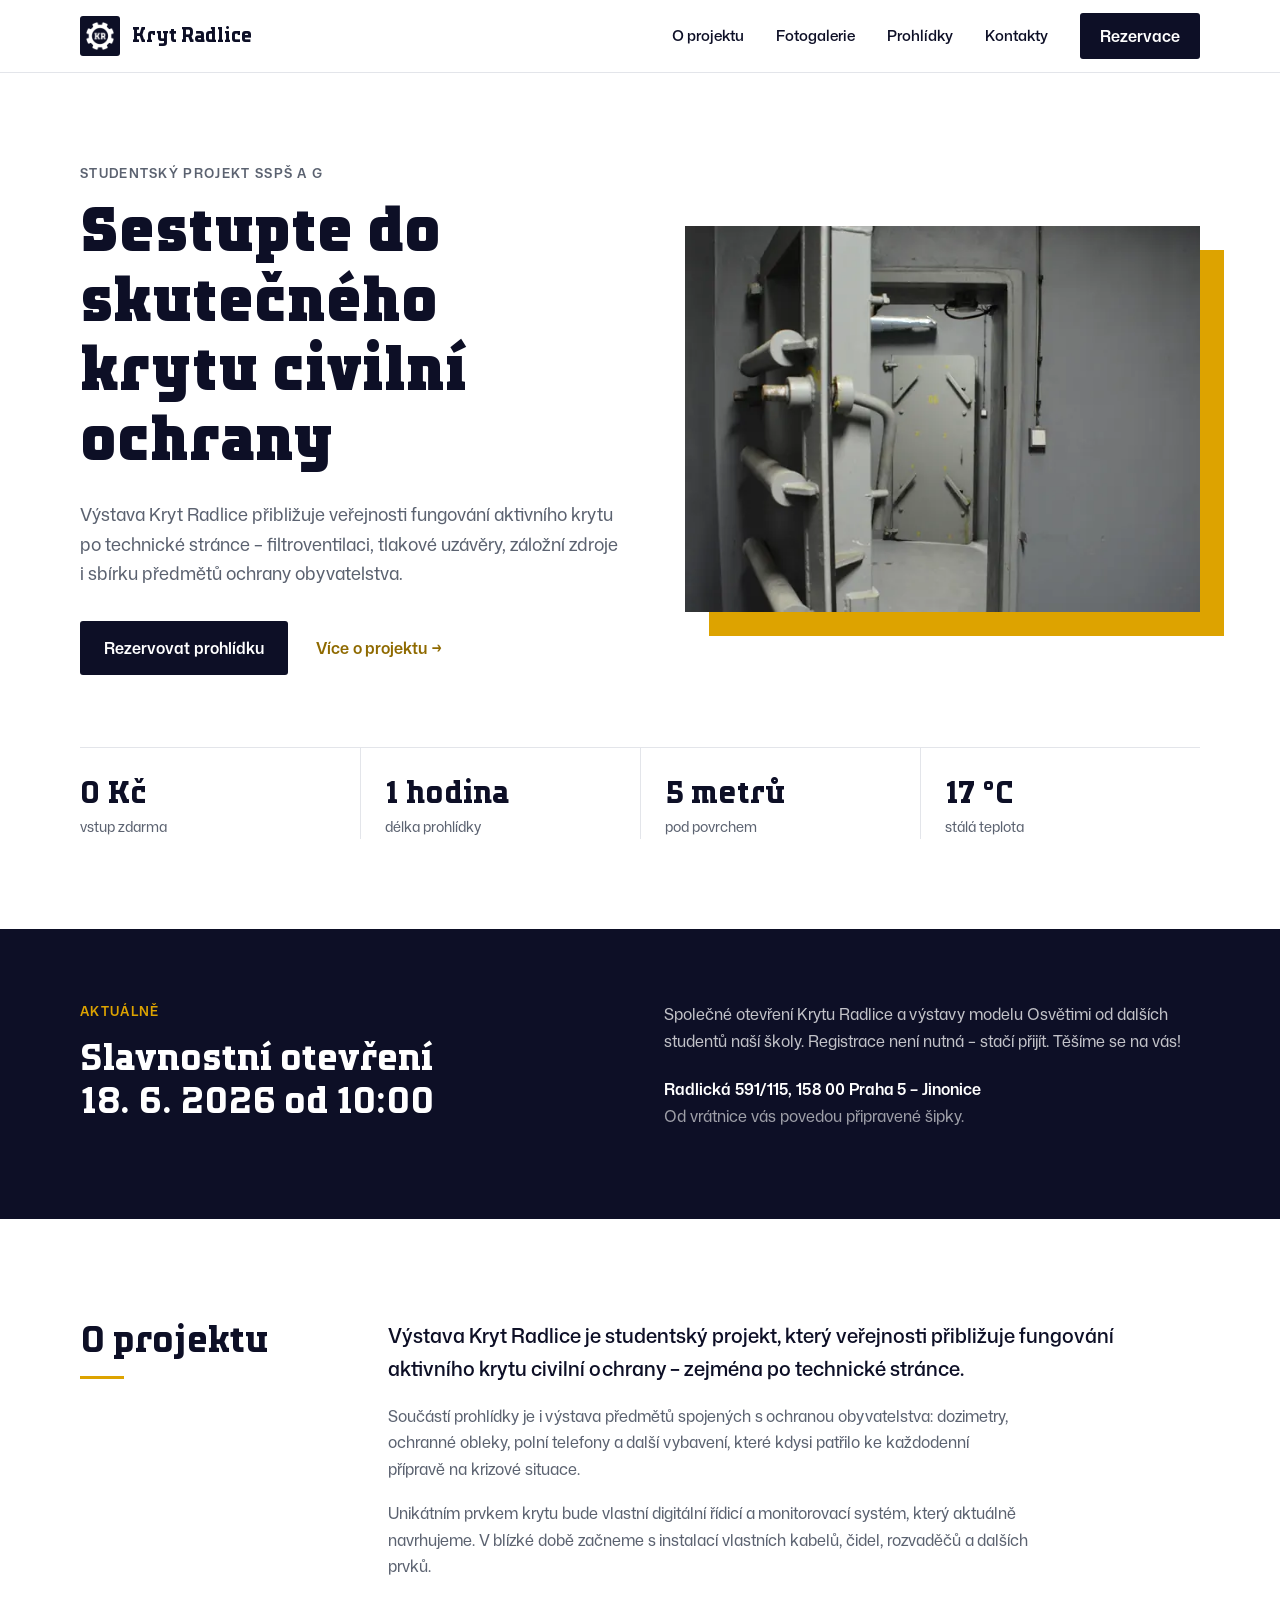
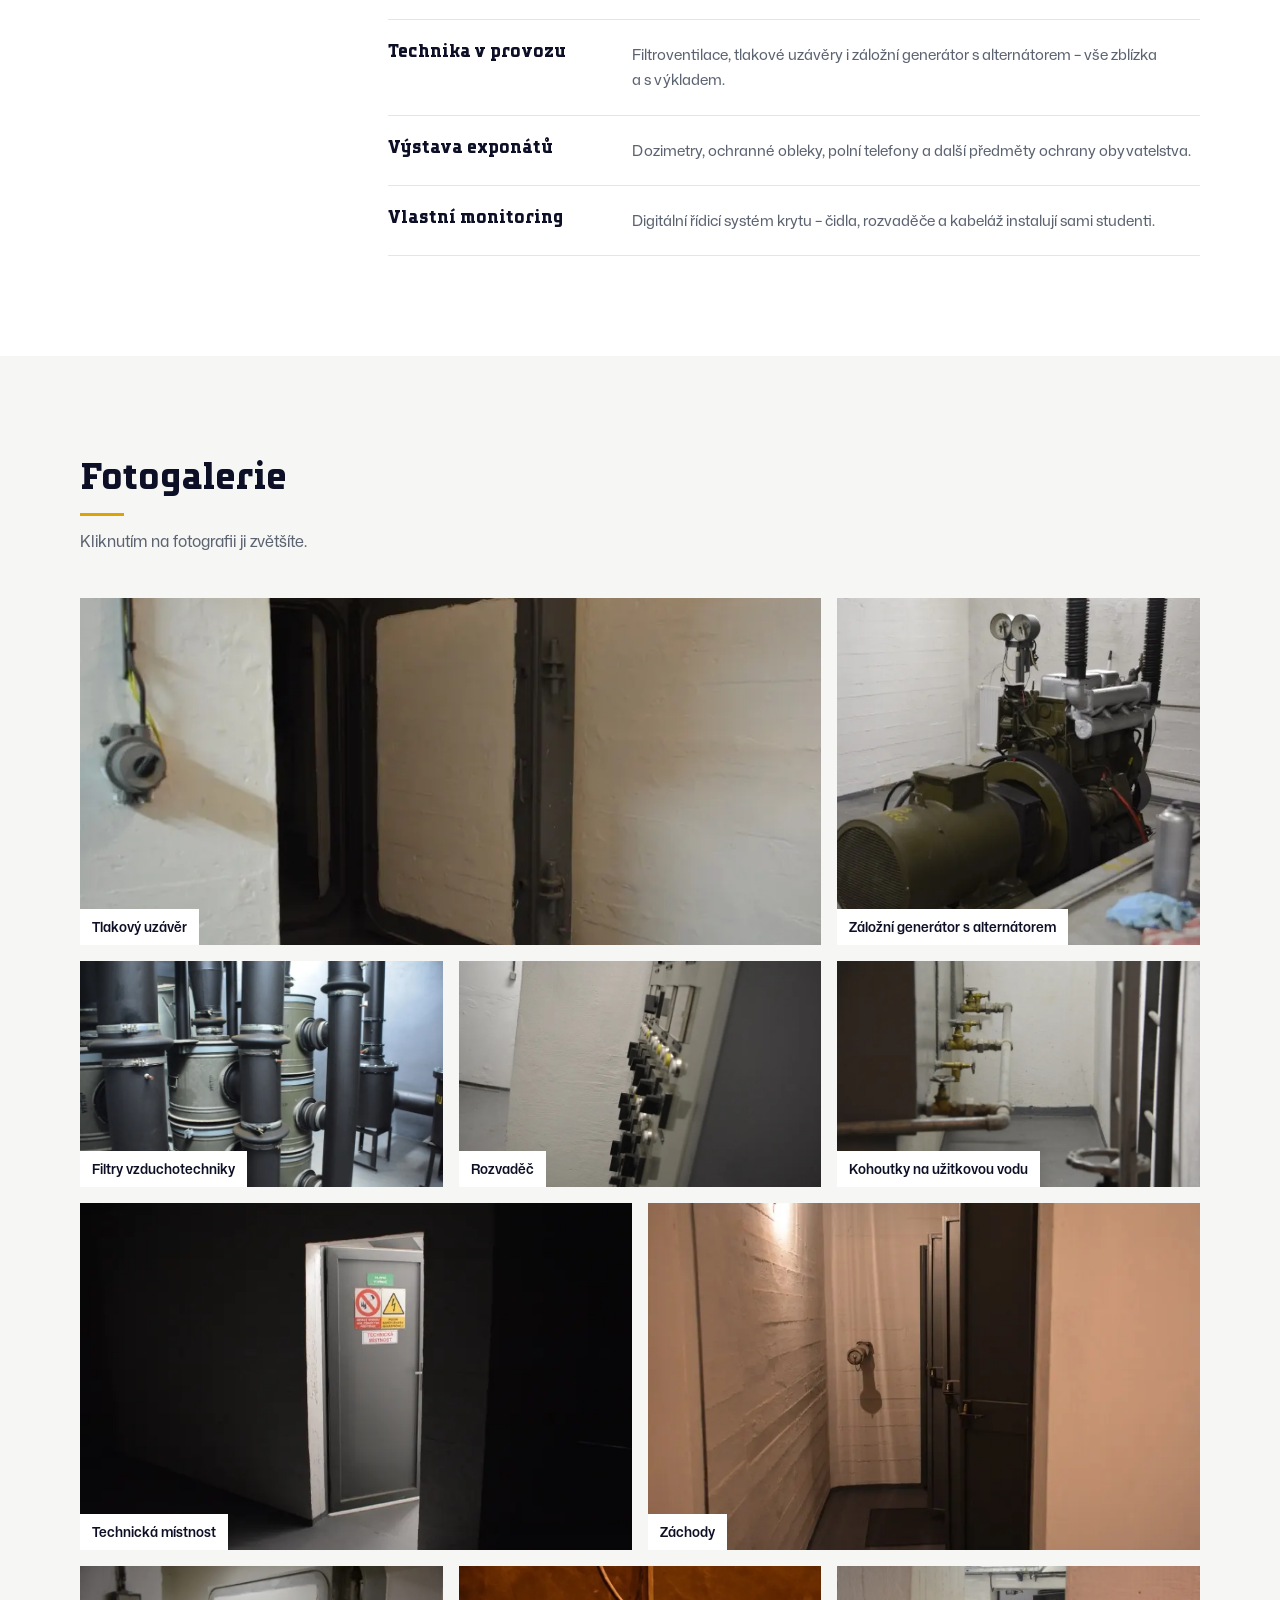
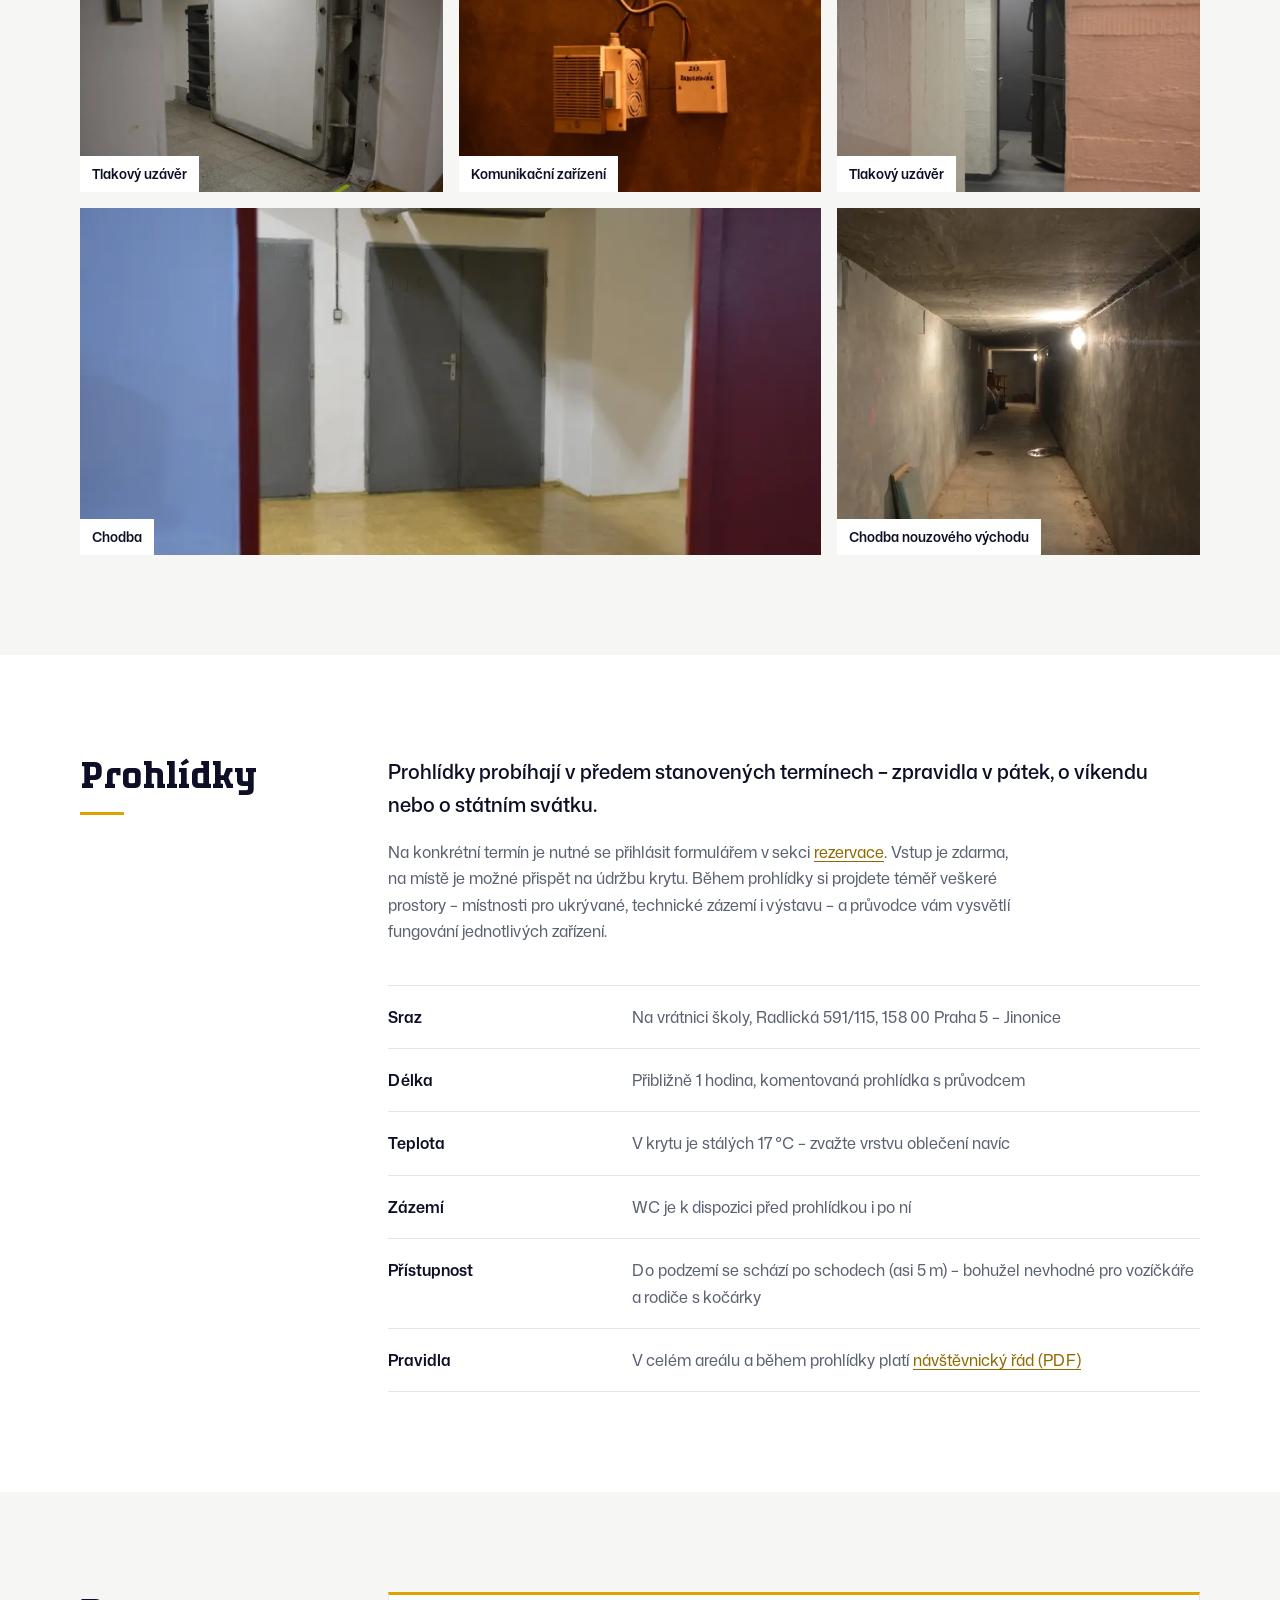
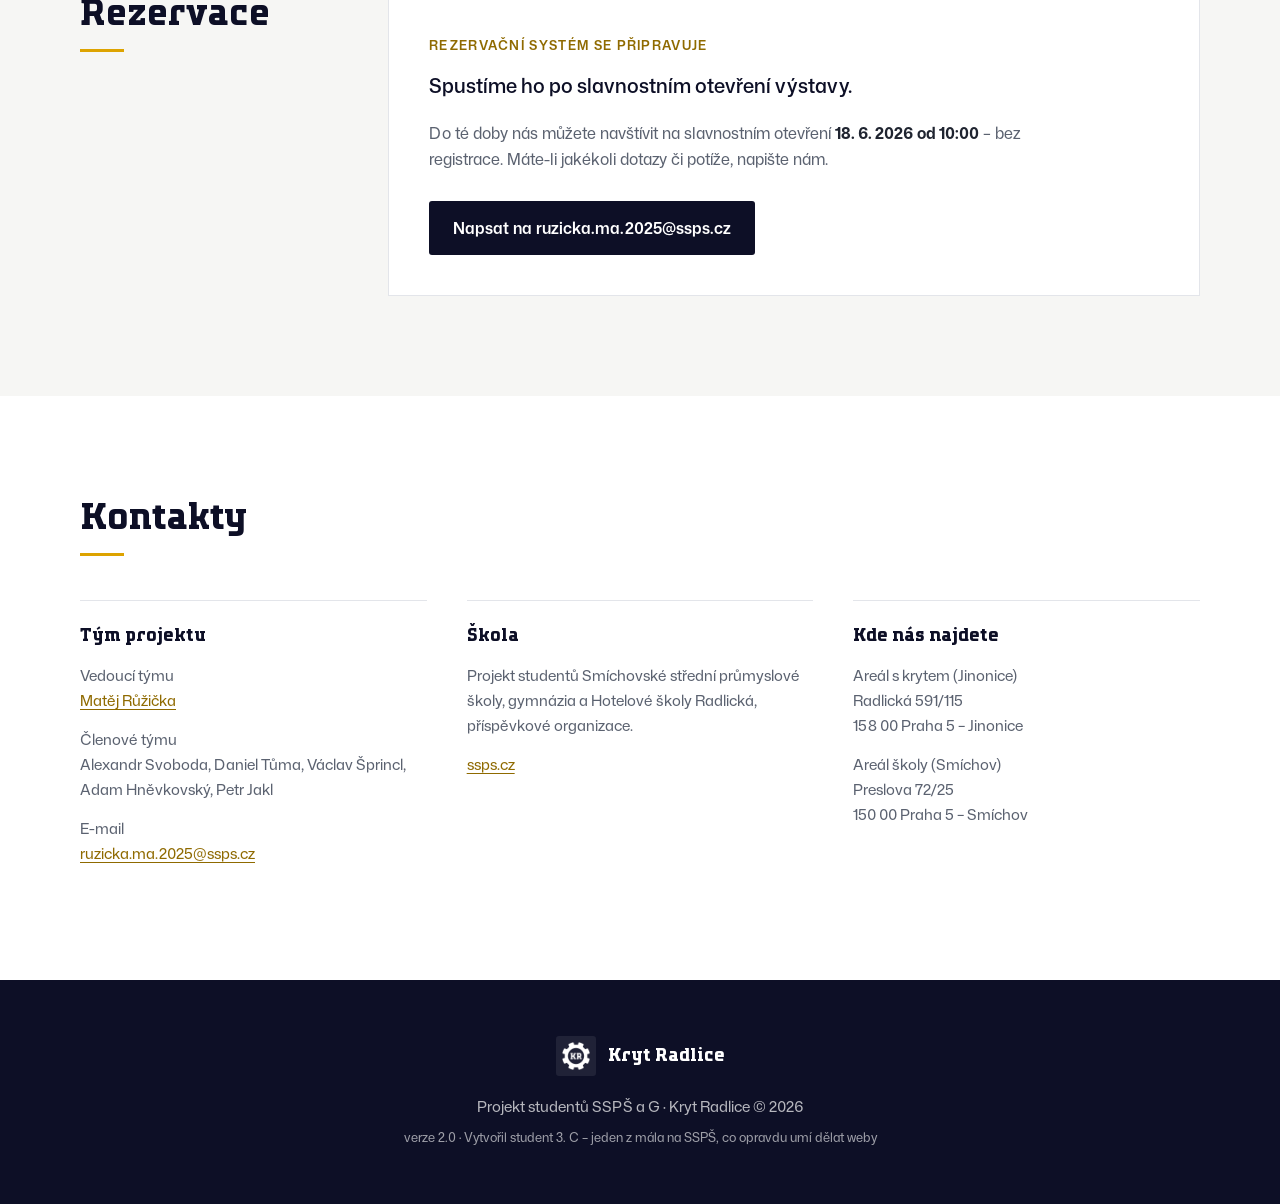
==== commit 95bc4ef3: "Opravy z multi-agentního auditu Přístupnost: galerie jako skutečné odkazy (funguje bez JS, nativní s" ====
--- a/index.html
+++ b/index.html
@@ -4,26 +4,33 @@
   <meta charset="UTF-8">
   <meta name="viewport" content="width=device-width, initial-scale=1.0">
   <title>Kryt Radlice — Výstava v aktivním krytu civilní ochrany</title>
-  <meta name="description" content="Studentský projekt zpřístupňující veřejnosti aktivní kryt civilní ochrany v Praze 5 – Jinonicích. Prohlídky zdarma, výstava dozimetrů, ochranných obleků a polních telefonů.">
+  <meta name="description" content="Studentský projekt SSPŠ zpřístupňuje veřejnosti aktivní kryt civilní ochrany v Praze 5 – Jinonicích. Prohlídky zdarma, výstava předmětů ochrany obyvatelstva.">
   <meta name="theme-color" content="#0D0F26">
   <link rel="canonical" href="https://totosoftsro.github.io/kryt-radlice/">
 
   <meta property="og:type" content="website">
   <meta property="og:locale" content="cs_CZ">
+  <meta property="og:site_name" content="Kryt Radlice">
   <meta property="og:url" content="https://totosoftsro.github.io/kryt-radlice/">
   <meta property="og:title" content="Kryt Radlice — Výstava v aktivním krytu civilní ochrany">
   <meta property="og:description" content="Sestupte do skutečného krytu civilní ochrany. Prohlídky zdarma, výstava předmětů ochrany obyvatelstva. Praha 5 – Jinonice.">
   <meta property="og:image" content="https://totosoftsro.github.io/kryt-radlice/img/background.jpg">
+  <meta property="og:image:width" content="1600">
+  <meta property="og:image:height" content="900">
+  <meta property="og:image:alt" content="Otevřený tlakový uzávěr krytu Radlice">
   <meta name="twitter:card" content="summary_large_image">
 
-  <link rel="icon" href="img/small_logo.png">
+  <link rel="icon" href="img/small_logo.png" type="image/png" sizes="256x256">
+  <link rel="apple-touch-icon" href="img/apple-touch-icon.png">
   <link rel="preload" href="fonts/TTPolls_Bold.woff2" as="font" type="font/woff2" crossorigin>
   <link rel="preload" href="fonts/TTPolls_Black.woff2" as="font" type="font/woff2" crossorigin>
   <link rel="preload" href="fonts/MonaSans-Regular.woff2" as="font" type="font/woff2" crossorigin>
+  <link rel="preload" href="fonts/MonaSans-SemiBold.woff2" as="font" type="font/woff2" crossorigin>
   <link rel="preload" as="image" href="img/background.webp"
         imagesrcset="img/background-800.webp 800w, img/background.webp 1600w"
-        imagesizes="(max-width: 980px) 92vw, 44vw">
+        imagesizes="(max-width: 980px) 92vw, min(44vw, 515px)">
   <link rel="stylesheet" href="css/style.css">
+  <script>document.documentElement.classList.add('js');</script>
 
   <script type="application/ld+json">
   {
@@ -31,10 +38,20 @@
     "@type": "ExhibitionEvent",
     "name": "Výstava Kryt Radlice",
     "description": "Studentský projekt zpřístupňující veřejnosti aktivní kryt civilní ochrany po technické stránce.",
+    "image": "https://totosoftsro.github.io/kryt-radlice/img/background.jpg",
     "startDate": "2026-06-18T10:00:00+02:00",
     "eventStatus": "https://schema.org/EventScheduled",
     "eventAttendanceMode": "https://schema.org/OfflineEventAttendanceMode",
     "isAccessibleForFree": true,
+    "inLanguage": "cs",
+    "offers": {
+      "@type": "Offer",
+      "price": "0",
+      "priceCurrency": "CZK",
+      "availability": "https://schema.org/InStock",
+      "url": "https://totosoftsro.github.io/kryt-radlice/",
+      "validFrom": "2026-06-01"
+    },
     "location": {
       "@type": "Place",
       "name": "Areál SSPŠ a G Jinonice",
@@ -48,7 +65,7 @@
     },
     "organizer": {
       "@type": "EducationalOrganization",
-      "name": "Smíchovská střední průmyslová škola a gymnázium",
+      "name": "Smíchovská střední průmyslová škola, gymnázium a Hotelová škola Radlická, příspěvková organizace",
       "url": "https://ssps.cz/"
     },
     "url": "https://totosoftsro.github.io/kryt-radlice/"
@@ -66,13 +83,13 @@
         <span class="nav__name">Kryt Radlice</span>
       </a>
       <nav class="nav__links" id="navLinks" aria-label="Hlavní navigace">
-        <a href="#o-projektu">O projektu</a>
+        <a href="#o-projektu">O&nbsp;projektu</a>
         <a href="#fotogalerie">Fotogalerie</a>
         <a href="#prohlidky">Prohlídky</a>
         <a href="#kontakty">Kontakty</a>
         <a href="#rezervace" class="btn btn--primary nav__cta">Rezervace</a>
       </nav>
-      <button class="nav__burger" id="navBurger" aria-label="Otevřít menu" aria-expanded="false" aria-controls="navLinks">
+      <button class="nav__burger" id="navBurger" aria-label="Menu" aria-expanded="false" aria-controls="navLinks">
         <span></span><span></span><span></span>
       </button>
     </div>
@@ -83,32 +100,32 @@
     <section class="hero" id="uvod">
       <div class="container hero__grid">
         <div class="hero__text">
-          <p class="eyebrow">Studentský projekt SSPŠ a G</p>
+          <p class="eyebrow">Studentský projekt SSPŠ a&nbsp;G</p>
           <h1>Sestupte do skutečného krytu civilní ochrany</h1>
           <p class="hero__lead">
             Výstava Kryt Radlice přibližuje veřejnosti fungování aktivního
-            krytu po technické stránce — filtroventilaci, tlakové uzávěry,
-            záložní zdroje i sbírku předmětů ochrany obyvatelstva.
+            krytu po technické stránce – filtroventilaci, tlakové uzávěry,
+            záložní zdroje i&nbsp;sbírku předmětů ochrany obyvatelstva.
           </p>
           <div class="hero__actions">
             <a href="#rezervace" class="btn btn--primary">Rezervovat prohlídku</a>
-            <a href="#o-projektu" class="link-arrow">Více o projektu</a>
+            <a href="#o-projektu" class="link-arrow">Více o&nbsp;projektu</a>
           </div>
         </div>
         <div class="hero__media">
           <img src="img/background.webp"
                srcset="img/background-800.webp 800w, img/background.webp 1600w"
-               sizes="(max-width: 980px) 92vw, 44vw"
+               sizes="(max-width: 980px) 92vw, min(44vw, 515px)"
                alt="Otevřený tlakový uzávěr krytu Radlice"
                width="1600" height="900" fetchpriority="high">
         </div>
       </div>
       <div class="container">
         <ul class="facts">
-          <li><strong>0 Kč</strong><span>vstup zdarma</span></li>
-          <li><strong>1 hodina</strong><span>délka prohlídky</span></li>
-          <li><strong>5 metrů</strong><span>pod povrchem</span></li>
-          <li><strong>17 °C</strong><span>stálá teplota</span></li>
+          <li><strong>0&nbsp;Kč</strong><span>vstup zdarma</span></li>
+          <li><strong>1&nbsp;hodina</strong><span>délka prohlídky</span></li>
+          <li><strong>5&nbsp;metrů</strong><span>pod povrchem</span></li>
+          <li><strong>17&nbsp;°C</strong><span>stálá teplota</span></li>
         </ul>
       </div>
     </section>
@@ -118,16 +135,16 @@
       <div class="container notice__grid">
         <div>
           <p class="eyebrow eyebrow--gold">Aktuálně</p>
-          <h2 id="aktualne-titulek">Slavnostní otevření<br>18. 6. 2026 od 10:00</h2>
+          <h2 id="aktualne-titulek">Slavnostní otevření 18.&nbsp;6.&nbsp;2026 od&nbsp;10:00</h2>
         </div>
         <div class="notice__text">
           <p>
-            Společné otevření Krytu Radlice a výstavy modelu Osvětimi od dalších
-            studentů naší školy. Registrace není nutná — stačí přijít. Těšíme se na vás!
+            Společné otevření Krytu Radlice a&nbsp;výstavy modelu Osvětimi od dalších
+            studentů naší školy. Registrace není nutná – stačí přijít. Těšíme se na vás!
           </p>
           <p class="notice__address">
-            Radlická 591/115, 158 00 Praha 5 – Jinonice<br>
-            <span>Z vrátnice trefíte podle připravených šipek.</span>
+            Radlická 591/115, 158&nbsp;00 Praha&nbsp;5 – Jinonice<br>
+            <span>Od vrátnice vás povedou připravené šipky.</span>
           </p>
         </div>
       </div>
@@ -137,43 +154,43 @@
     <section class="section" id="o-projektu" aria-labelledby="o-projektu-titulek">
       <div class="container section__grid">
         <div class="section__label">
-          <h2 id="o-projektu-titulek">O projektu</h2>
+          <h2 id="o-projektu-titulek">O&nbsp;projektu</h2>
         </div>
         <div class="section__body">
           <p class="lede">
             Výstava Kryt Radlice je studentský projekt, který veřejnosti
-            přibližuje fungování aktivního krytu civilní ochrany —
+            přibližuje fungování aktivního krytu civilní ochrany –
             zejména po technické stránce.
           </p>
           <p>
-            Součástí prohlídky je i výstava předmětů spojených s ochranou
-            obyvatelstva: dozimetry, ochranné obleky, polní telefony a další
+            Součástí prohlídky je i&nbsp;výstava předmětů spojených s&nbsp;ochranou
+            obyvatelstva: dozimetry, ochranné obleky, polní telefony a&nbsp;další
             vybavení, které kdysi patřilo ke každodenní přípravě na krizové situace.
           </p>
           <p>
-            Unikátním prvkem krytu bude vlastní digitální řídicí a monitorovací
-            systém, který aktuálně navrhujeme. V blízké době začneme s instalací
-            vlastních kabelů, čidel, rozvaděčů a dalších prvků.
+            Unikátním prvkem krytu bude vlastní digitální řídicí a&nbsp;monitorovací
+            systém, který aktuálně navrhujeme. V&nbsp;blízké době začneme s&nbsp;instalací
+            vlastních kabelů, čidel, rozvaděčů a&nbsp;dalších prvků.
           </p>
           <ul class="feature-list">
             <li>
-              <h3>Technika v provozu</h3>
-              <p>Filtroventilace, tlakové uzávěry i záložní generátor s alternátorem — vše zblízka a s výkladem.</p>
+              <h3>Technika v&nbsp;provozu</h3>
+              <p>Filtroventilace, tlakové uzávěry i&nbsp;záložní generátor s&nbsp;alternátorem – vše zblízka a&nbsp;s&nbsp;výkladem.</p>
             </li>
             <li>
               <h3>Výstava exponátů</h3>
-              <p>Dozimetry, ochranné obleky, polní telefony a další předměty ochrany obyvatelstva.</p>
+              <p>Dozimetry, ochranné obleky, polní telefony a&nbsp;další předměty ochrany obyvatelstva.</p>
             </li>
             <li>
               <h3>Vlastní monitoring</h3>
-              <p>Digitální řídicí systém krytu — čidla, rozvaděče a kabeláž instalují sami studenti.</p>
+              <p>Digitální řídicí systém krytu – čidla, rozvaděče a&nbsp;kabeláž instalují sami studenti.</p>
             </li>
           </ul>
         </div>
       </div>
     </section>
 
-    <!-- FOTOGALERIE -->
+    <!-- FOTOGALERIE (mozaika v CSS je šitá přesně na 12 fotek — při změně počtu uprav vzorec nth-child v .gallery) -->
     <section class="section section--tinted" id="fotogalerie" aria-labelledby="fotogalerie-titulek">
       <div class="container">
         <div class="section__head">
@@ -181,18 +198,18 @@
           <p>Kliknutím na fotografii ji zvětšíte.</p>
         </div>
         <div class="gallery">
-          <figure><img src="img/gallery/thumbs/img1.webp" data-full="img/gallery/img1.webp" alt="" width="800" height="533" loading="lazy" decoding="async"><figcaption>Tlakový uzávěr</figcaption></figure>
-          <figure><img src="img/gallery/thumbs/img2.webp" data-full="img/gallery/img2.webp" alt="" width="800" height="533" loading="lazy" decoding="async"><figcaption>Záložní generátor s alternátorem</figcaption></figure>
-          <figure><img src="img/gallery/thumbs/img3.webp" data-full="img/gallery/img3.webp" alt="" width="800" height="533" loading="lazy" decoding="async"><figcaption>Filtry vzduchotechniky</figcaption></figure>
-          <figure><img src="img/gallery/thumbs/img4.webp" data-full="img/gallery/img4.webp" alt="" width="800" height="533" loading="lazy" decoding="async"><figcaption>Rozvaděč</figcaption></figure>
-          <figure><img src="img/gallery/thumbs/img5.webp" data-full="img/gallery/img5.webp" alt="" width="800" height="533" loading="lazy" decoding="async"><figcaption>Kohoutky na užitkovou vodu</figcaption></figure>
-          <figure><img src="img/gallery/thumbs/img6.webp" data-full="img/gallery/img6.webp" alt="" width="800" height="533" loading="lazy" decoding="async"><figcaption>Technická místnost</figcaption></figure>
-          <figure><img src="img/gallery/thumbs/img7.webp" data-full="img/gallery/img7.webp" alt="" width="800" height="533" loading="lazy" decoding="async"><figcaption>Záchody</figcaption></figure>
-          <figure><img src="img/gallery/thumbs/img8.webp" data-full="img/gallery/img8.webp" alt="" width="800" height="533" loading="lazy" decoding="async"><figcaption>Tlakový uzávěr</figcaption></figure>
-          <figure><img src="img/gallery/thumbs/img9.webp" data-full="img/gallery/img9.webp" alt="" width="800" height="533" loading="lazy" decoding="async"><figcaption>Komunikační zařízení</figcaption></figure>
-          <figure><img src="img/gallery/thumbs/img10.webp" data-full="img/gallery/img10.webp" alt="" width="800" height="533" loading="lazy" decoding="async"><figcaption>Tlakový uzávěr</figcaption></figure>
-          <figure><img src="img/gallery/thumbs/img11.webp" data-full="img/gallery/img11.webp" alt="" width="800" height="533" loading="lazy" decoding="async"><figcaption>Chodba</figcaption></figure>
-          <figure><img src="img/gallery/thumbs/img12.webp" data-full="img/gallery/img12.webp" alt="" width="800" height="533" loading="lazy" decoding="async"><figcaption>Chodba nouzového východu</figcaption></figure>
+          <figure><a href="img/gallery/img1.webp" aria-label="Zvětšit fotografii 1 z 12: Tlakový uzávěr"><img src="img/gallery/thumbs/img1.webp" alt="" width="800" height="533" loading="lazy" decoding="async"></a><figcaption>Tlakový uzávěr</figcaption></figure>
+          <figure><a href="img/gallery/img2.webp" aria-label="Zvětšit fotografii 2 z 12: Záložní generátor s alternátorem"><img src="img/gallery/thumbs/img2.webp" alt="" width="800" height="533" loading="lazy" decoding="async"></a><figcaption>Záložní generátor s&nbsp;alternátorem</figcaption></figure>
+          <figure><a href="img/gallery/img3.webp" aria-label="Zvětšit fotografii 3 z 12: Filtry vzduchotechniky"><img src="img/gallery/thumbs/img3.webp" alt="" width="800" height="533" loading="lazy" decoding="async"></a><figcaption>Filtry vzduchotechniky</figcaption></figure>
+          <figure><a href="img/gallery/img4.webp" aria-label="Zvětšit fotografii 4 z 12: Rozvaděč"><img src="img/gallery/thumbs/img4.webp" alt="" width="800" height="533" loading="lazy" decoding="async"></a><figcaption>Rozvaděč</figcaption></figure>
+          <figure><a href="img/gallery/img5.webp" aria-label="Zvětšit fotografii 5 z 12: Kohoutky na užitkovou vodu"><img src="img/gallery/thumbs/img5.webp" alt="" width="800" height="533" loading="lazy" decoding="async"></a><figcaption>Kohoutky na užitkovou vodu</figcaption></figure>
+          <figure><a href="img/gallery/img6.webp" aria-label="Zvětšit fotografii 6 z 12: Technická místnost"><img src="img/gallery/thumbs/img6.webp" alt="" width="800" height="533" loading="lazy" decoding="async"></a><figcaption>Technická místnost</figcaption></figure>
+          <figure><a href="img/gallery/img7.webp" aria-label="Zvětšit fotografii 7 z 12: Záchody"><img src="img/gallery/thumbs/img7.webp" alt="" width="800" height="533" loading="lazy" decoding="async"></a><figcaption>Záchody</figcaption></figure>
+          <figure><a href="img/gallery/img8.webp" aria-label="Zvětšit fotografii 8 z 12: Tlakový uzávěr"><img src="img/gallery/thumbs/img8.webp" alt="" width="800" height="533" loading="lazy" decoding="async"></a><figcaption>Tlakový uzávěr</figcaption></figure>
+          <figure><a href="img/gallery/img9.webp" aria-label="Zvětšit fotografii 9 z 12: Komunikační zařízení"><img src="img/gallery/thumbs/img9.webp" alt="" width="800" height="533" loading="lazy" decoding="async"></a><figcaption>Komunikační zařízení</figcaption></figure>
+          <figure><a href="img/gallery/img10.webp" aria-label="Zvětšit fotografii 10 z 12: Tlakový uzávěr"><img src="img/gallery/thumbs/img10.webp" alt="" width="800" height="533" loading="lazy" decoding="async"></a><figcaption>Tlakový uzávěr</figcaption></figure>
+          <figure><a href="img/gallery/img11.webp" aria-label="Zvětšit fotografii 11 z 12: Chodba"><img src="img/gallery/thumbs/img11.webp" alt="" width="800" height="533" loading="lazy" decoding="async"></a><figcaption>Chodba</figcaption></figure>
+          <figure><a href="img/gallery/img12.webp" aria-label="Zvětšit fotografii 12 z 12: Chodba nouzového východu"><img src="img/gallery/thumbs/img12.webp" alt="" width="800" height="533" loading="lazy" decoding="async"></a><figcaption>Chodba nouzového východu</figcaption></figure>
         </div>
       </div>
     </section>
@@ -205,41 +222,41 @@
         </div>
         <div class="section__body">
           <p class="lede">
-            Prohlídky probíhají v předem stanovených termínech — zpravidla
-            v pátek, o víkendu nebo o státním svátku.
+            Prohlídky probíhají v&nbsp;předem stanovených termínech – zpravidla
+            v&nbsp;pátek, o&nbsp;víkendu nebo o&nbsp;státním svátku.
           </p>
           <p>
-            Na konkrétní termín je nutné se přihlásit formulářem v sekci
+            Na konkrétní termín je nutné se přihlásit formulářem v&nbsp;sekci
             <a href="#rezervace">rezervace</a>. Vstup je zdarma, na místě je
             možné přispět na údržbu krytu. Během prohlídky si projdete téměř
-            veškeré prostory — místnosti pro ukrývané, technické zázemí
-            i výstavu — a průvodce vám vysvětlí fungování jednotlivých zařízení.
+            veškeré prostory – místnosti pro ukrývané, technické zázemí
+            i&nbsp;výstavu – a&nbsp;průvodce vám vysvětlí fungování jednotlivých zařízení.
           </p>
 
           <dl class="info-list">
             <div>
               <dt>Sraz</dt>
-              <dd>Na vrátnici školy, Radlická 591/115, 158 00 Praha 5 – Jinonice</dd>
+              <dd>Na vrátnici školy, Radlická 591/115, 158&nbsp;00 Praha&nbsp;5 – Jinonice</dd>
             </div>
             <div>
               <dt>Délka</dt>
-              <dd>Přibližně 1 hodina, komentovaná prohlídka s průvodcem</dd>
+              <dd>Přibližně 1&nbsp;hodina, komentovaná prohlídka s&nbsp;průvodcem</dd>
             </div>
             <div>
               <dt>Teplota</dt>
-              <dd>V krytu je stálých 17 °C — zvažte vrstvu oblečení navíc</dd>
+              <dd>V&nbsp;krytu je stálých 17&nbsp;°C – zvažte vrstvu oblečení navíc</dd>
             </div>
             <div>
               <dt>Zázemí</dt>
-              <dd>WC je k dispozici před prohlídkou i po ní</dd>
+              <dd>WC je k&nbsp;dispozici před prohlídkou i&nbsp;po ní</dd>
             </div>
             <div>
               <dt>Přístupnost</dt>
-              <dd>Do podzemí se schází po schodech (asi 5 m) — bohužel nevhodné pro vozíčkáře a kočárky</dd>
+              <dd>Do podzemí se schází po schodech (asi 5&nbsp;m) – bohužel nevhodné pro vozíčkáře a&nbsp;rodiče s&nbsp;kočárky</dd>
             </div>
             <div>
               <dt>Pravidla</dt>
-              <dd>V celém areálu a během prohlídky platí <a href="docs/navstevni_rad_krytu_radlice.pdf" target="_blank" rel="noopener">návštěvnický řád (PDF)</a></dd>
+              <dd>V&nbsp;celém areálu a&nbsp;během prohlídky platí <a href="docs/navstevni_rad_krytu_radlice.pdf" target="_blank" rel="noopener">návštěvnický řád (PDF)<span class="sr-only"> (otevře se v&nbsp;novém okně)</span></a></dd>
             </div>
           </dl>
         </div>
@@ -258,7 +275,7 @@
             <p class="lede">Spustíme ho po slavnostním otevření výstavy.</p>
             <p>
               Do té doby nás můžete navštívit na slavnostním otevření
-              <strong>18. 6. 2026 od 10:00</strong> — bez registrace.
+              <strong>18.&nbsp;6.&nbsp;2026 od&nbsp;10:00</strong> – bez registrace.
               Máte-li jakékoli dotazy či potíže, napište nám.
             </p>
             <a href="mailto:ruzicka.ma.2025@ssps.cz" class="btn btn--primary">Napsat na ruzicka.ma.2025@ssps.cz</a>
@@ -276,7 +293,7 @@
         <div class="contacts">
           <div>
             <h3>Tým projektu</h3>
-            <p>Vedoucí týmu<br><a href="https://matejruzicka.cz/" target="_blank" rel="noopener">Matěj Růžička</a></p>
+            <p>Vedoucí týmu<br><a href="https://matejruzicka.cz/" target="_blank" rel="noopener">Matěj Růžička<span class="sr-only"> (otevře se v&nbsp;novém okně)</span></a></p>
             <p>Členové týmu<br>Alexandr Svoboda, Daniel Tůma, Václav Šprincl, Adam Hněvkovský, Petr Jakl</p>
             <p>E-mail<br><a href="mailto:ruzicka.ma.2025@ssps.cz">ruzicka.ma.2025@ssps.cz</a></p>
           </div>
@@ -284,14 +301,14 @@
             <h3>Škola</h3>
             <p>
               Projekt studentů Smíchovské střední průmyslové školy, gymnázia
-              a Hotelové školy Radlická, příspěvková organizace.
+              a&nbsp;Hotelové školy Radlická, příspěvkové organizace.
             </p>
-            <p><a href="https://ssps.cz/" target="_blank" rel="noopener">ssps.cz</a></p>
+            <p><a href="https://ssps.cz/" target="_blank" rel="noopener">ssps.cz<span class="sr-only"> (otevře se v&nbsp;novém okně)</span></a></p>
           </div>
           <div>
             <h3>Kde nás najdete</h3>
-            <p>Areál s krytem (Jinonice)<br>Radlická 591/115<br>158 00 Praha 5 – Jinonice</p>
-            <p>Areál školy (Smíchov)<br>Preslova 72/25<br>150 00 Praha 5 – Smíchov</p>
+            <p>Areál s&nbsp;krytem (Jinonice)<br>Radlická 591/115<br>158&nbsp;00 Praha&nbsp;5 – Jinonice</p>
+            <p>Areál školy (Smíchov)<br>Preslova 72/25<br>150&nbsp;00 Praha&nbsp;5 – Smíchov</p>
           </div>
         </div>
       </div>
@@ -304,8 +321,8 @@
         <span class="nav__logo nav__logo--footer"><img src="img/small_logo.png" alt="" width="28" height="28"></span>
         <span>Kryt Radlice</span>
       </div>
-      <p>Projekt studentů SSPŠ a G · Kryt Radlice © 2026</p>
-      <p class="footer__small">verze 2.0 · Vytvořil student 3.C — jeden z mála na SSPŠ, co opravdu umí dělat weby</p>
+      <p>Projekt studentů SSPŠ a&nbsp;G · Kryt Radlice © 2026</p>
+      <p class="footer__small">verze 2.0 · Vytvořil student 3.&nbsp;C – jeden z&nbsp;mála na SSPŠ, co opravdu umí dělat weby</p>
     </div>
   </footer>
 
@@ -315,7 +332,7 @@
     <button class="lightbox__arrow lightbox__arrow--prev" id="lbPrev" type="button" aria-label="Předchozí fotografie">‹</button>
     <figure class="lightbox__figure">
       <img src="[data-uri]" alt="" id="lbImg">
-      <figcaption><span id="lbCaption"></span> <span class="lightbox__counter" id="lbCounter"></span></figcaption>
+      <figcaption aria-live="polite"><span id="lbCaption"></span> <span class="lightbox__counter" id="lbCounter"></span></figcaption>
     </figure>
     <button class="lightbox__arrow lightbox__arrow--next" id="lbNext" type="button" aria-label="Další fotografie">›</button>
   </div>
--- a/css/style.css
+++ b/css/style.css
@@ -72,7 +72,7 @@
 
 body {
   font-family: var(--font-body);
-  font-size: 16px;
+  font-size: 100%;
   line-height: 1.65;
   color: var(--text);
   background: var(--white);
@@ -106,6 +106,18 @@
 [tabindex="-1"]:focus-visible { outline: none; }
 
 .container { width: min(1120px, 90%); margin-inline: auto; }
+
+.sr-only {
+  position: absolute;
+  width: 1px;
+  height: 1px;
+  padding: 0;
+  margin: -1px;
+  overflow: hidden;
+  clip-path: inset(50%);
+  white-space: nowrap;
+  border: 0;
+}
 
 .skip-link {
   position: absolute;
@@ -173,7 +185,7 @@
   display: flex;
   align-items: center;
   justify-content: space-between;
-  height: 72px;
+  min-height: 72px;
 }
 .nav__brand {
   display: flex;
@@ -214,11 +226,14 @@
 .nav__burger {
   display: none;
   flex-direction: column;
+  align-items: center;
+  justify-content: center;
   gap: 5px;
+  min-width: 44px;
+  min-height: 44px;
   background: none;
   border: 0;
   cursor: pointer;
-  padding: 8px;
 }
 .nav__burger span {
   width: 22px;
@@ -374,7 +389,9 @@
   color: var(--text-muted);
 }
 
-/* ---------- Fotogalerie ---------- */
+/* ---------- Fotogalerie ----------
+   Mozaika (nth-child vzorec níže) je šitá přesně na 12 fotek —
+   při změně počtu fotek je potřeba vzorec upravit. */
 .gallery {
   display: grid;
   grid-template-columns: repeat(6, 1fr);
@@ -384,9 +401,14 @@
 .gallery figure {
   position: relative;
   overflow: hidden;
-  cursor: zoom-in;
   grid-column: span 2;
   grid-row: span 2;
+}
+.gallery figure > a {
+  position: absolute;
+  inset: 0;
+  display: block;
+  cursor: zoom-in;
 }
 .gallery figure:nth-child(1),
 .gallery figure:nth-child(11) { grid-column: span 4; grid-row: span 3; }
@@ -411,8 +433,9 @@
   padding: 7px 12px;
   background: var(--white);
   color: var(--navy);
-  font-size: .78rem;
-  font-weight: 600;
+  font-size: .85rem;
+  font-weight: 600;
+  pointer-events: none;
 }
 .gallery figure::after {
   content: "";
@@ -500,8 +523,6 @@
   color: var(--white);
 }
 .nav__logo--footer { background: rgba(255, 255, 255, .08); }
-.footer a { color: var(--gold); }
-.footer a:hover { color: var(--white); }
 .footer__small {
   margin-top: 8px;
   font-size: .8rem;
@@ -542,7 +563,8 @@
   font-size: .95rem;
   color: rgba(255, 255, 255, .75);
 }
-.lightbox__counter { color: rgba(255, 255, 255, .45); }
+.lightbox__counter { color: rgba(255, 255, 255, .6); }
+.lightbox :focus-visible { outline-color: var(--white); }
 .lightbox__close,
 .lightbox__arrow {
   position: absolute;
@@ -605,10 +627,17 @@
   }
 }
 
-@media (max-width: 860px) {
+/* 54em ≈ 864 px, ale na rozdíl od px reaguje i na zvětšení textu */
+@media (max-width: 54em) {
+  /* bez JS zůstává menu viditelné (zalomené do řádků) — skrývá ho až třída .js */
   .nav__links {
+    flex-wrap: wrap;
+    gap: 8px 20px;
+    padding: 8px 0 16px;
+  }
+  .js .nav__links {
     position: absolute;
-    top: 72px;
+    top: 100%;
     left: 0;
     right: 0;
     flex-direction: column;
@@ -619,13 +648,14 @@
     border-bottom: 1px solid var(--line);
     display: none;
   }
-  .nav__links.is-open { display: flex; }
-  .nav__links a:not(.btn) {
+  .js .nav__links.is-open { display: flex; }
+  .js .nav__links a:not(.btn) {
     padding: 14px 4px;
     border-bottom: 1px solid var(--line);
   }
-  .nav__cta { margin-top: 16px; text-align: center; }
-  .nav__burger { display: flex; }
+  .js .nav__cta { margin-top: 16px; text-align: center; }
+  .js .nav__burger { display: flex; }
+  .nav__inner { flex-wrap: wrap; }
 }
 
 @media (max-width: 700px) {
@@ -636,6 +666,12 @@
   .reserve { padding: 28px 22px; }
   .lightbox__arrow--prev { left: 10px; }
   .lightbox__arrow--next { right: 10px; }
+}
+
+@media (max-width: 360px) {
+  .facts { grid-template-columns: 1fr; }
+  .facts li:nth-child(even) { padding-left: 0; border-left: 0; }
+  .hero__media::before { inset: 10px -8px -10px 10px; }
 }
 
 /* ---------- Omezený pohyb ---------- */
@@ -655,5 +691,8 @@
   .section { padding: 24px 0; }
   .notice { background: none; color: var(--text); margin-top: 24px; padding: 24px 0; }
   .notice h2 { color: var(--navy); }
-  .notice__text p { color: var(--text); }
-}
+  .notice__text p,
+  .notice__text p.notice__address,
+  .notice__address span { color: var(--text); }
+  .notice .eyebrow--gold { color: var(--text-muted); }
+}
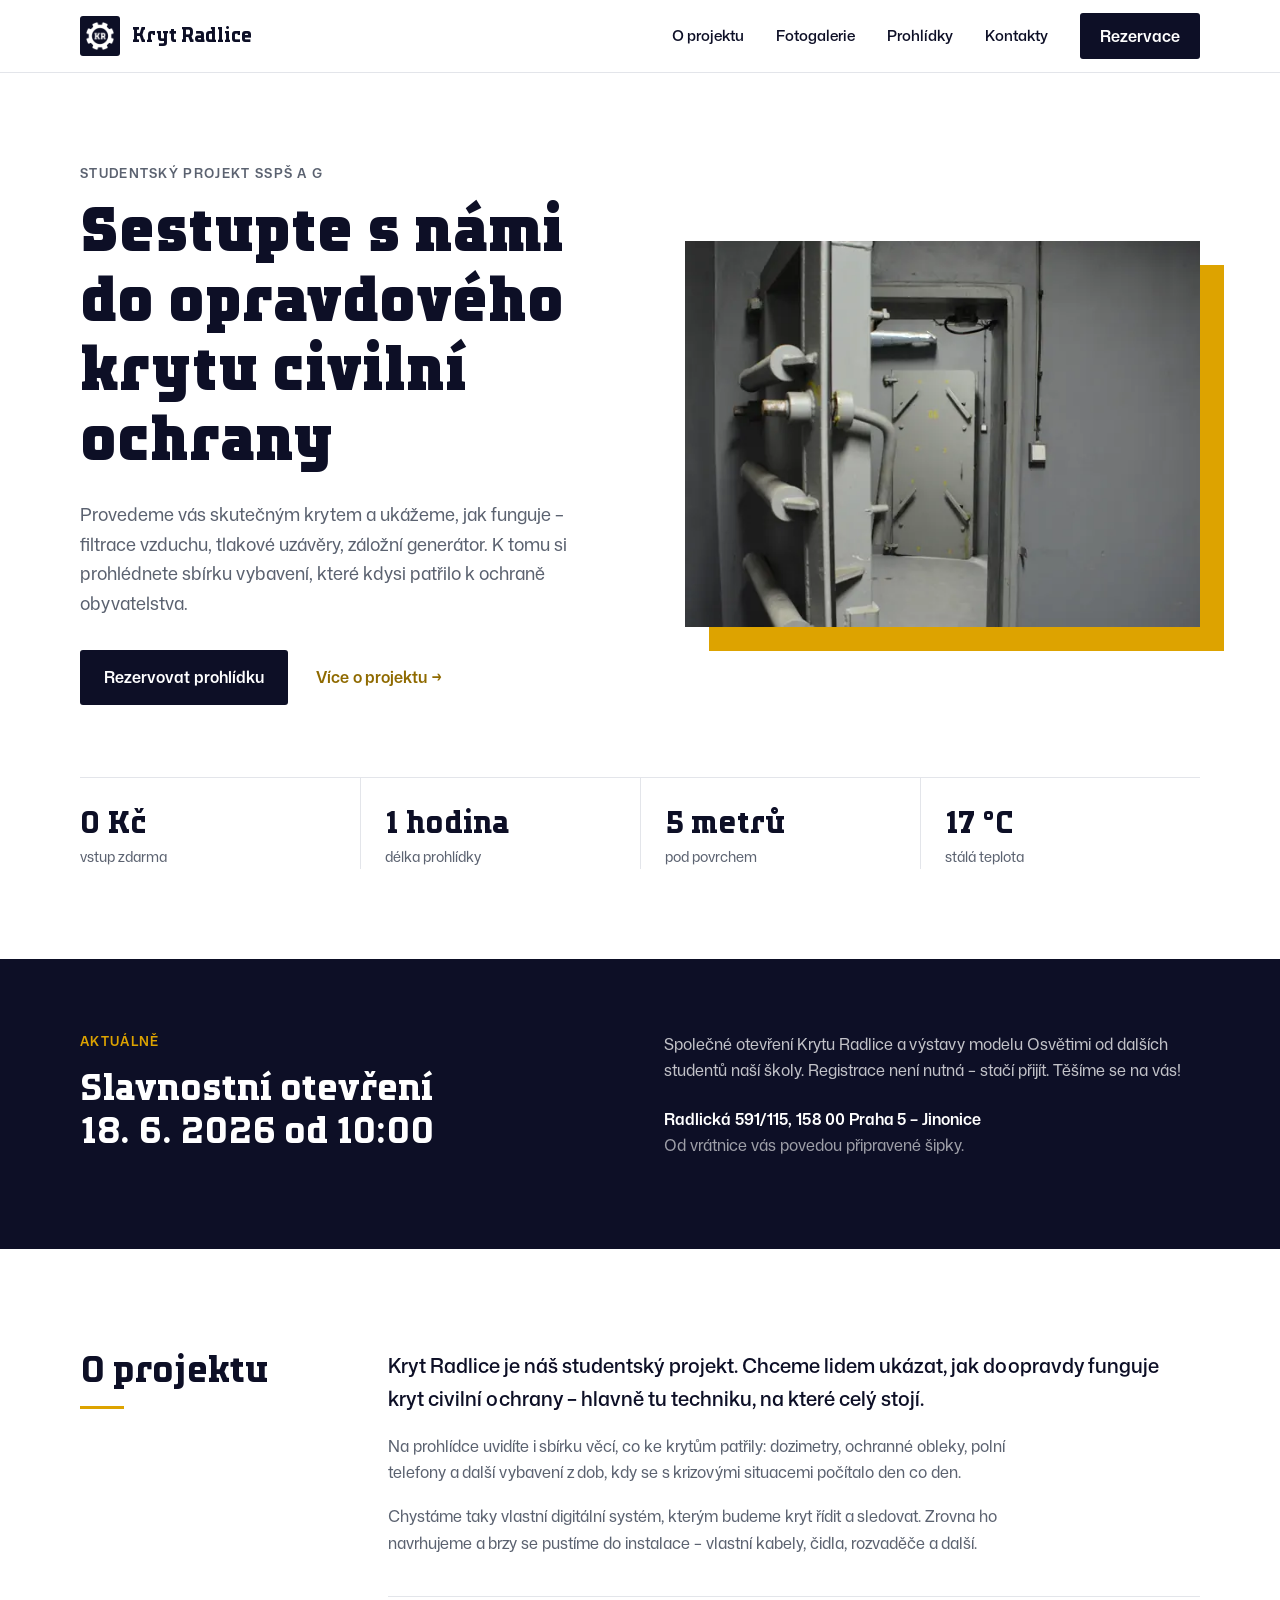
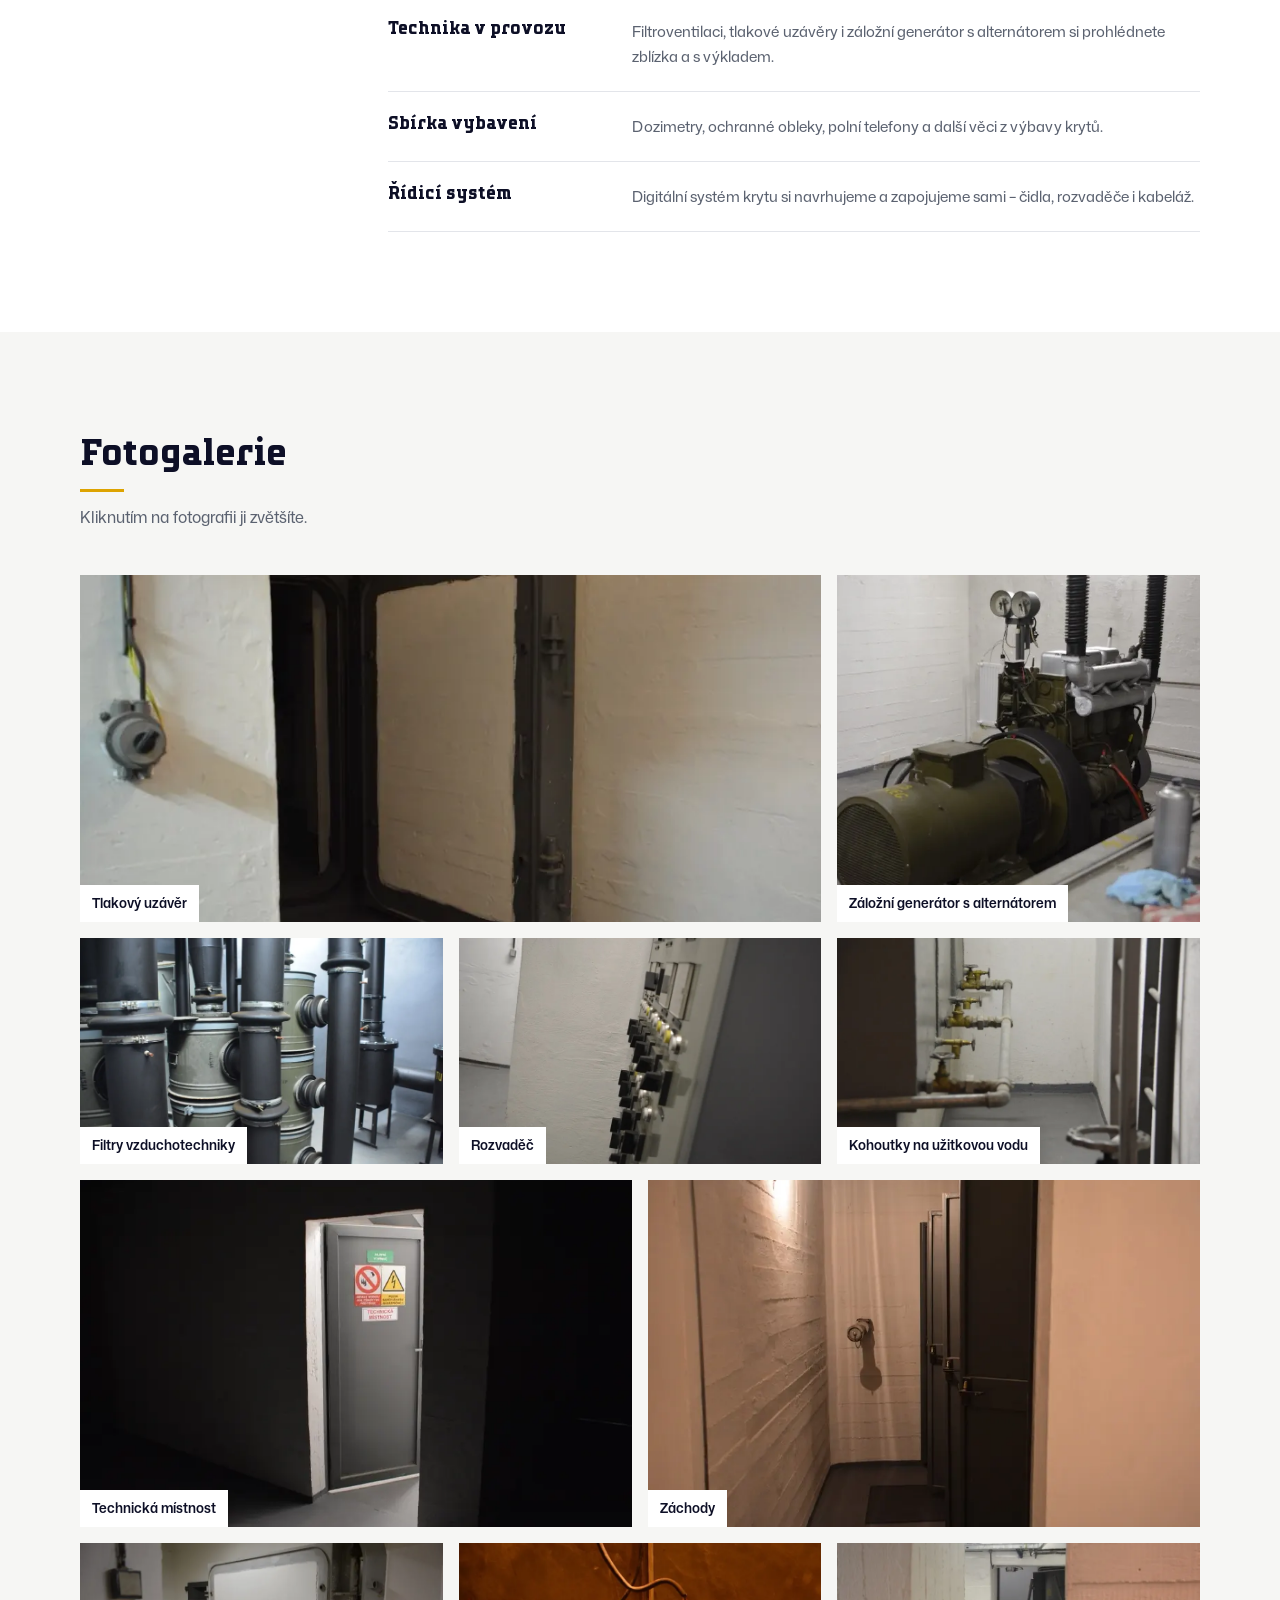
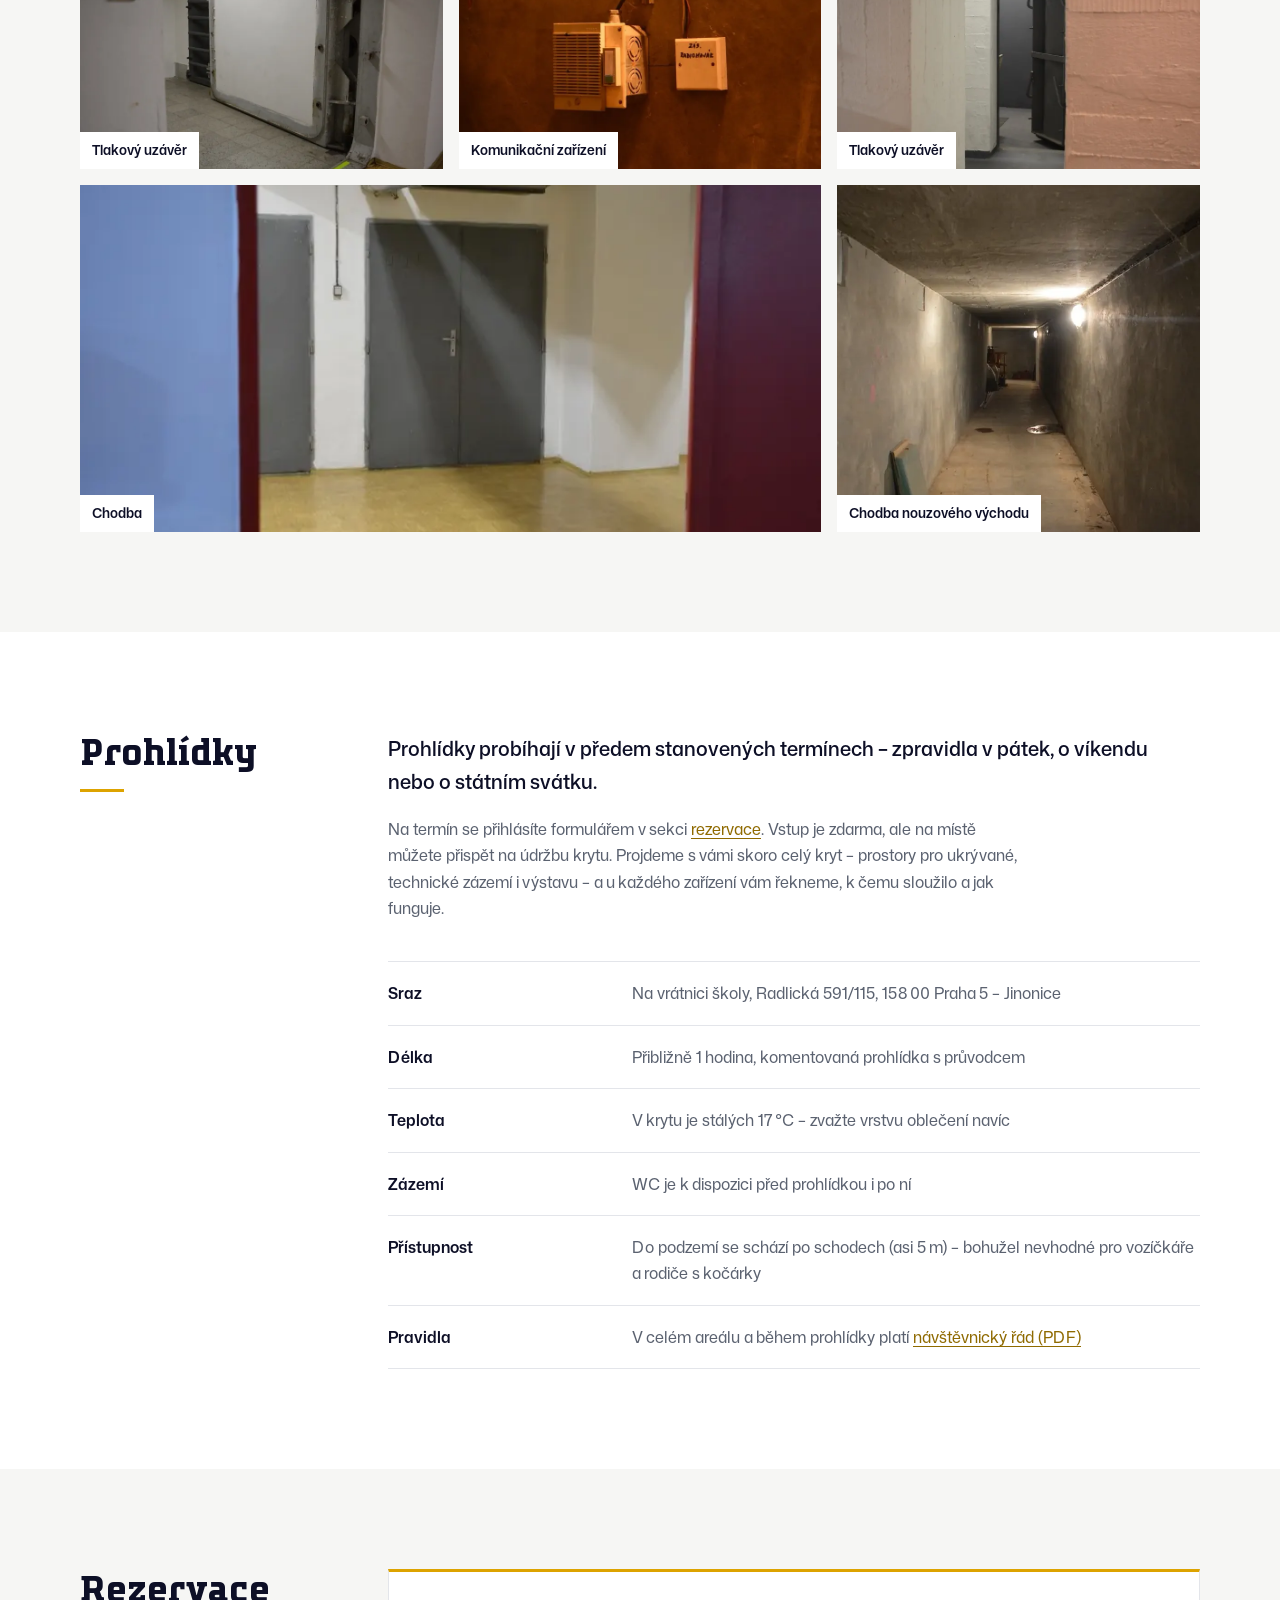
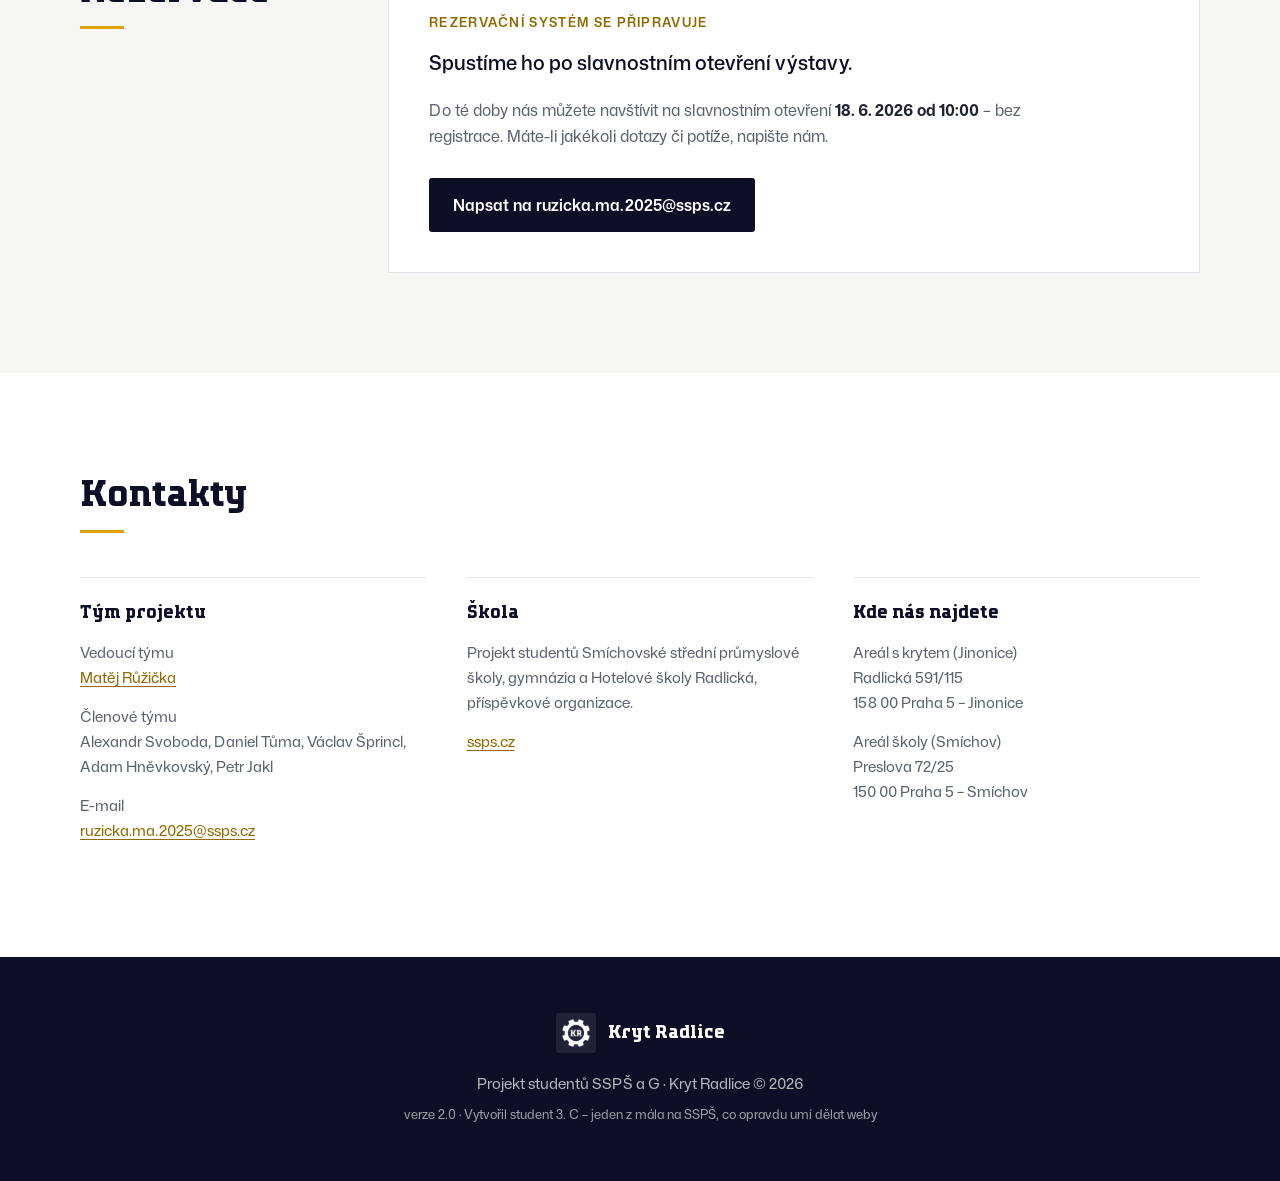
==== commit e2343a44: "Lidštější texty — pryč s marketingovým tónem Hero, O projektu i Prohlídky přepsány do prvního člověk" ====
--- a/index.html
+++ b/index.html
@@ -3,8 +3,8 @@
 <head>
   <meta charset="UTF-8">
   <meta name="viewport" content="width=device-width, initial-scale=1.0">
-  <title>Kryt Radlice — Výstava v aktivním krytu civilní ochrany</title>
-  <meta name="description" content="Studentský projekt SSPŠ zpřístupňuje veřejnosti aktivní kryt civilní ochrany v Praze 5 – Jinonicích. Prohlídky zdarma, výstava předmětů ochrany obyvatelstva.">
+  <title>Kryt Radlice – Výstava v aktivním krytu civilní ochrany</title>
+  <meta name="description" content="Studentský projekt SSPŠ zpřístupňuje kryt civilní ochrany v Praze 5 – Jinonicích. Prohlídky zdarma, výstava předmětů ochrany obyvatelstva.">
   <meta name="theme-color" content="#0D0F26">
   <link rel="canonical" href="https://totosoftsro.github.io/kryt-radlice/">
 
@@ -12,23 +12,27 @@
   <meta property="og:locale" content="cs_CZ">
   <meta property="og:site_name" content="Kryt Radlice">
   <meta property="og:url" content="https://totosoftsro.github.io/kryt-radlice/">
-  <meta property="og:title" content="Kryt Radlice — Výstava v aktivním krytu civilní ochrany">
-  <meta property="og:description" content="Sestupte do skutečného krytu civilní ochrany. Prohlídky zdarma, výstava předmětů ochrany obyvatelstva. Praha 5 – Jinonice.">
+  <meta property="og:title" content="Kryt Radlice – Výstava v aktivním krytu civilní ochrany">
+  <meta property="og:description" content="Pojďte se s námi podívat do opravdového krytu civilní ochrany. Prohlídky zdarma, k tomu výstava starého vybavení. Praha 5 – Jinonice.">
   <meta property="og:image" content="https://totosoftsro.github.io/kryt-radlice/img/background.jpg">
   <meta property="og:image:width" content="1600">
   <meta property="og:image:height" content="900">
   <meta property="og:image:alt" content="Otevřený tlakový uzávěr krytu Radlice">
   <meta name="twitter:card" content="summary_large_image">
+  <meta name="twitter:title" content="Kryt Radlice – Výstava v aktivním krytu civilní ochrany">
+  <meta name="twitter:description" content="Pojďte se s námi podívat do opravdového krytu civilní ochrany. Prohlídky zdarma, k tomu výstava starého vybavení. Praha 5 – Jinonice.">
+  <meta name="twitter:image" content="https://totosoftsro.github.io/kryt-radlice/img/background.jpg">
 
   <link rel="icon" href="img/small_logo.png" type="image/png" sizes="256x256">
   <link rel="apple-touch-icon" href="img/apple-touch-icon.png">
+  <link rel="preload" href="fonts/TTPolls_Black.woff2" as="font" type="font/woff2" crossorigin>
   <link rel="preload" href="fonts/TTPolls_Bold.woff2" as="font" type="font/woff2" crossorigin>
-  <link rel="preload" href="fonts/TTPolls_Black.woff2" as="font" type="font/woff2" crossorigin>
   <link rel="preload" href="fonts/MonaSans-Regular.woff2" as="font" type="font/woff2" crossorigin>
+  <link rel="preload" href="fonts/MonaSans-Medium.woff2" as="font" type="font/woff2" crossorigin>
   <link rel="preload" href="fonts/MonaSans-SemiBold.woff2" as="font" type="font/woff2" crossorigin>
   <link rel="preload" as="image" href="img/background.webp"
         imagesrcset="img/background-800.webp 800w, img/background.webp 1600w"
-        imagesizes="(max-width: 980px) 92vw, min(44vw, 515px)">
+        imagesizes="(max-width: 980px) 90vw, min(44vw, 515px)">
   <link rel="stylesheet" href="css/style.css">
   <script>document.documentElement.classList.add('js');</script>
 
@@ -101,11 +105,12 @@
       <div class="container hero__grid">
         <div class="hero__text">
           <p class="eyebrow">Studentský projekt SSPŠ a&nbsp;G</p>
-          <h1>Sestupte do skutečného krytu civilní ochrany</h1>
+          <h1>Sestupte s&nbsp;námi do opravdového krytu civilní ochrany</h1>
           <p class="hero__lead">
-            Výstava Kryt Radlice přibližuje veřejnosti fungování aktivního
-            krytu po technické stránce – filtroventilaci, tlakové uzávěry,
-            záložní zdroje i&nbsp;sbírku předmětů ochrany obyvatelstva.
+            Provedeme vás skutečným krytem a&nbsp;ukážeme, jak funguje –
+            filtrace vzduchu, tlakové uzávěry, záložní generátor. K&nbsp;tomu
+            si prohlédnete sbírku vybavení, které kdysi patřilo k&nbsp;ochraně
+            obyvatelstva.
           </p>
           <div class="hero__actions">
             <a href="#rezervace" class="btn btn--primary">Rezervovat prohlídku</a>
@@ -115,7 +120,7 @@
         <div class="hero__media">
           <img src="img/background.webp"
                srcset="img/background-800.webp 800w, img/background.webp 1600w"
-               sizes="(max-width: 980px) 92vw, min(44vw, 515px)"
+               sizes="(max-width: 980px) 90vw, min(44vw, 515px)"
                alt="Otevřený tlakový uzávěr krytu Radlice"
                width="1600" height="900" fetchpriority="high">
         </div>
@@ -158,32 +163,32 @@
         </div>
         <div class="section__body">
           <p class="lede">
-            Výstava Kryt Radlice je studentský projekt, který veřejnosti
-            přibližuje fungování aktivního krytu civilní ochrany –
-            zejména po technické stránce.
+            Kryt Radlice je náš studentský projekt. Chceme lidem ukázat,
+            jak doopravdy funguje kryt civilní ochrany – hlavně tu techniku,
+            na které celý stojí.
           </p>
           <p>
-            Součástí prohlídky je i&nbsp;výstava předmětů spojených s&nbsp;ochranou
-            obyvatelstva: dozimetry, ochranné obleky, polní telefony a&nbsp;další
-            vybavení, které kdysi patřilo ke každodenní přípravě na krizové situace.
+            Na prohlídce uvidíte i&nbsp;sbírku věcí, co ke krytům patřily:
+            dozimetry, ochranné obleky, polní telefony a&nbsp;další vybavení
+            z&nbsp;dob, kdy se s&nbsp;krizovými situacemi počítalo den co den.
           </p>
           <p>
-            Unikátním prvkem krytu bude vlastní digitální řídicí a&nbsp;monitorovací
-            systém, který aktuálně navrhujeme. V&nbsp;blízké době začneme s&nbsp;instalací
-            vlastních kabelů, čidel, rozvaděčů a&nbsp;dalších prvků.
+            Chystáme taky vlastní digitální systém, kterým budeme kryt řídit
+            a&nbsp;sledovat. Zrovna ho navrhujeme a&nbsp;brzy se pustíme do instalace –
+            vlastní kabely, čidla, rozvaděče a&nbsp;další.
           </p>
           <ul class="feature-list">
             <li>
               <h3>Technika v&nbsp;provozu</h3>
-              <p>Filtroventilace, tlakové uzávěry i&nbsp;záložní generátor s&nbsp;alternátorem – vše zblízka a&nbsp;s&nbsp;výkladem.</p>
+              <p>Filtroventilaci, tlakové uzávěry i&nbsp;záložní generátor s&nbsp;alternátorem si prohlédnete zblízka a&nbsp;s&nbsp;výkladem.</p>
             </li>
             <li>
-              <h3>Výstava exponátů</h3>
-              <p>Dozimetry, ochranné obleky, polní telefony a&nbsp;další předměty ochrany obyvatelstva.</p>
+              <h3>Sbírka vybavení</h3>
+              <p>Dozimetry, ochranné obleky, polní telefony a&nbsp;další věci z&nbsp;výbavy krytů.</p>
             </li>
             <li>
-              <h3>Vlastní monitoring</h3>
-              <p>Digitální řídicí systém krytu – čidla, rozvaděče a&nbsp;kabeláž instalují sami studenti.</p>
+              <h3>Řídicí systém</h3>
+              <p>Digitální systém krytu si navrhujeme a&nbsp;zapojujeme sami – čidla, rozvaděče i&nbsp;kabeláž.</p>
             </li>
           </ul>
         </div>
@@ -199,7 +204,7 @@
         </div>
         <div class="gallery">
           <figure><a href="img/gallery/img1.webp" aria-label="Zvětšit fotografii 1 z 12: Tlakový uzávěr"><img src="img/gallery/thumbs/img1.webp" alt="" width="800" height="533" loading="lazy" decoding="async"></a><figcaption>Tlakový uzávěr</figcaption></figure>
-          <figure><a href="img/gallery/img2.webp" aria-label="Zvětšit fotografii 2 z 12: Záložní generátor s alternátorem"><img src="img/gallery/thumbs/img2.webp" alt="" width="800" height="533" loading="lazy" decoding="async"></a><figcaption>Záložní generátor s&nbsp;alternátorem</figcaption></figure>
+          <figure><a href="img/gallery/img2.webp" aria-label="Zvětšit fotografii 2 z 12: Záložní generátor s&nbsp;alternátorem"><img src="img/gallery/thumbs/img2.webp" alt="" width="800" height="533" loading="lazy" decoding="async"></a><figcaption>Záložní generátor s&nbsp;alternátorem</figcaption></figure>
           <figure><a href="img/gallery/img3.webp" aria-label="Zvětšit fotografii 3 z 12: Filtry vzduchotechniky"><img src="img/gallery/thumbs/img3.webp" alt="" width="800" height="533" loading="lazy" decoding="async"></a><figcaption>Filtry vzduchotechniky</figcaption></figure>
           <figure><a href="img/gallery/img4.webp" aria-label="Zvětšit fotografii 4 z 12: Rozvaděč"><img src="img/gallery/thumbs/img4.webp" alt="" width="800" height="533" loading="lazy" decoding="async"></a><figcaption>Rozvaděč</figcaption></figure>
           <figure><a href="img/gallery/img5.webp" aria-label="Zvětšit fotografii 5 z 12: Kohoutky na užitkovou vodu"><img src="img/gallery/thumbs/img5.webp" alt="" width="800" height="533" loading="lazy" decoding="async"></a><figcaption>Kohoutky na užitkovou vodu</figcaption></figure>
@@ -226,11 +231,11 @@
             v&nbsp;pátek, o&nbsp;víkendu nebo o&nbsp;státním svátku.
           </p>
           <p>
-            Na konkrétní termín je nutné se přihlásit formulářem v&nbsp;sekci
-            <a href="#rezervace">rezervace</a>. Vstup je zdarma, na místě je
-            možné přispět na údržbu krytu. Během prohlídky si projdete téměř
-            veškeré prostory – místnosti pro ukrývané, technické zázemí
-            i&nbsp;výstavu – a&nbsp;průvodce vám vysvětlí fungování jednotlivých zařízení.
+            Na termín se přihlásíte formulářem v&nbsp;sekci
+            <a href="#rezervace">rezervace</a>. Vstup je zdarma, ale na místě
+            můžete přispět na údržbu krytu. Projdeme s&nbsp;vámi skoro celý kryt –
+            prostory pro ukrývané, technické zázemí i&nbsp;výstavu – a&nbsp;u&nbsp;každého
+            zařízení vám řekneme, k&nbsp;čemu sloužilo a&nbsp;jak funguje.
           </p>
 
           <dl class="info-list">
--- a/css/style.css
+++ b/css/style.css
@@ -154,12 +154,14 @@
 /* ---------- Tlačítka a odkazy ---------- */
 .btn {
   display: inline-block;
+  max-width: 100%;
   font-family: var(--font-body);
   font-weight: 600;
   font-size: 1rem;
   padding: 14px 24px;
   border-radius: 3px;
   text-decoration: none;
+  overflow-wrap: anywhere;
   transition: background .2s, color .2s;
 }
 .btn--primary { background: var(--navy); color: var(--white); }
@@ -499,6 +501,7 @@
   font-size: .95rem;
   color: var(--text-muted);
   margin-bottom: 14px;
+  overflow-wrap: anywhere;
 }
 
 /* ---------- Patička ---------- */
